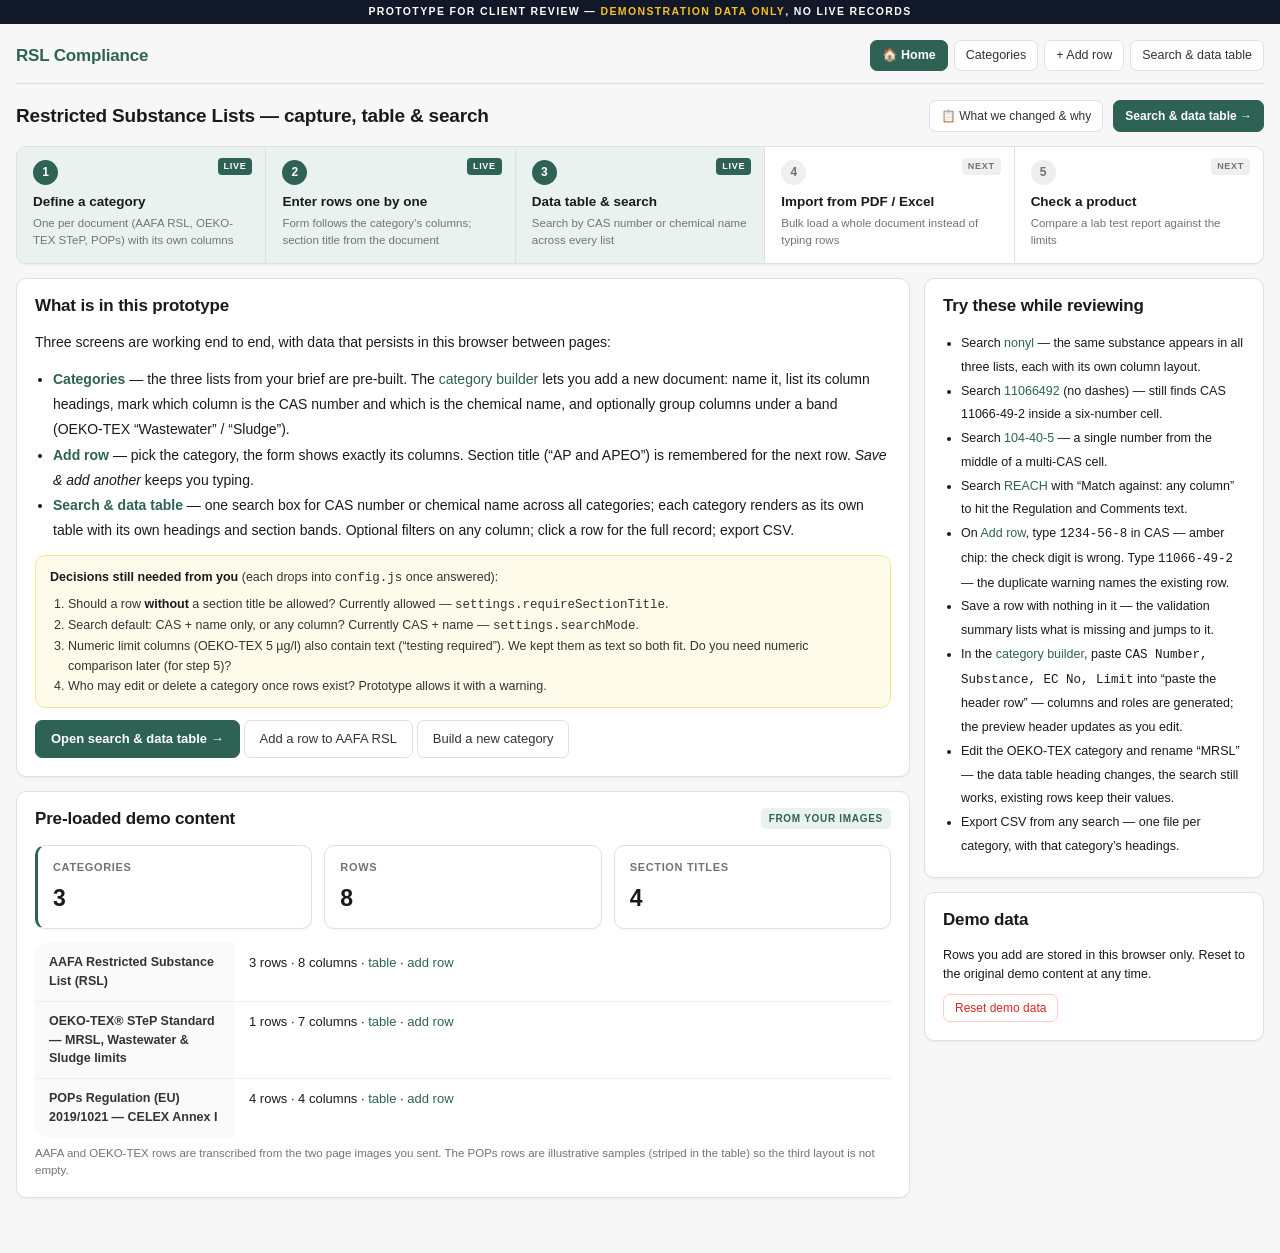
==== prototype/index.html @ adc6ca69 "Initial commit" ====
<!doctype html>
<html lang="en">
<head>
<meta charset="utf-8"><meta name="viewport" content="width=device-width, initial-scale=1">
<title>RSL / MRSL Compliance — Prototype</title>
<link rel="stylesheet" href="assets/css/theme.css">
<link rel="stylesheet" href="assets/css/print.css">
<link rel="stylesheet" href="assets/css/rsl.css">
</head>
<body>
<div class="proto-ribbon">Prototype for client review — <b>demonstration data only</b>, no live records</div>

<div class="page"><div class="wrap">
  <div class="pagebar">
    <h1>Restricted Substance Lists — capture, table &amp; search</h1>
    <span class="spacer"></span>
    <a class="btn sm" href="change-notes.html">&#128203; What we changed &amp; why</a>
    <a class="btn sm primary" href="data.html">Search &amp; data table &rarr;</a>
  </div>

  <div class="jsteps">
    <a class="jstep current" href="categories.html"><span class="tag">Live</span>
      <div class="n">1</div><div class="t">Define a category</div><div class="d">One per document (AAFA RSL, OEKO-TEX STeP, POPs) with its own columns</div></a>
    <a class="jstep current" href="entry.html"><span class="tag">Live</span>
      <div class="n">2</div><div class="t">Enter rows one by one</div><div class="d">Form follows the category’s columns; section title from the document</div></a>
    <a class="jstep current" href="data.html"><span class="tag">Live</span>
      <div class="n">3</div><div class="t">Data table &amp; search</div><div class="d">Search by CAS number or chemical name across every list</div></a>
    <a class="jstep"><span class="tag draft">Next</span>
      <div class="n">4</div><div class="t">Import from PDF / Excel</div><div class="d">Bulk load a whole document instead of typing rows</div></a>
    <a class="jstep"><span class="tag draft">Next</span>
      <div class="n">5</div><div class="t">Check a product</div><div class="d">Compare a lab test report against the limits</div></a>
  </div>

  <div class="split">
    <div>
      <section class="card">
        <div class="ch"><h2>What is in this prototype</h2></div>
        <div class="cb">
          <p style="margin-top:0">Three screens are working end to end, with data that persists in this browser between pages:</p>
          <ul style="margin:0 0 12px;padding-left:18px;line-height:1.8">
            <li><a href="categories.html"><b>Categories</b></a> — the three lists from your brief are pre-built. The <a href="category-form.html">category builder</a> lets you add a new document: name it, list its column headings, mark which column is the CAS number and which is the chemical name, and optionally group columns under a band (OEKO-TEX “Wastewater” / “Sludge”).</li>
            <li><a href="entry.html?cat=aafa-rsl"><b>Add row</b></a> — pick the category, the form shows exactly its columns. Section title (“AP and APEO”) is remembered for the next row. <i>Save &amp; add another</i> keeps you typing.</li>
            <li><a href="data.html"><b>Search &amp; data table</b></a> — one search box for CAS number or chemical name across all categories; each category renders as its own table with its own headings and section bands. Optional filters on any column; click a row for the full record; export CSV.</li>
          </ul>
          <div class="callout warn"><b>Decisions still needed from you</b> (each drops into <code>config.js</code> once answered):
            <ol style="margin:6px 0 0;padding-left:18px">
              <li>Should a row <b>without</b> a section title be allowed? Currently allowed — <code>settings.requireSectionTitle</code>.</li>
              <li>Search default: CAS + name only, or any column? Currently CAS + name — <code>settings.searchMode</code>.</li>
              <li>Numeric limit columns (OEKO-TEX 5 µg/l) also contain text (“testing required”). We kept them as text so both fit. Do you need numeric comparison later (for step 5)?</li>
              <li>Who may edit or delete a category once rows exist? Prototype allows it with a warning.</li>
            </ol>
          </div>
          <a class="btn primary" href="data.html">Open search &amp; data table &rarr;</a>
          <a class="btn" href="entry.html?cat=aafa-rsl">Add a row to AAFA RSL</a>
          <a class="btn" href="category-form.html">Build a new category</a>
        </div>
      </section>

      <section class="card">
        <div class="ch"><h2>Pre-loaded demo content</h2><span class="tag src">From your images</span></div>
        <div class="cb">
          <div id="catKpis"></div>
          <div class="kv" id="demoKv" style="border:none"></div>
          <div class="hint" style="margin-top:8px">AAFA and OEKO-TEX rows are transcribed from the two page images you sent. The POPs rows are illustrative samples (striped in the table) so the third layout is not empty.</div>
        </div>
      </section>
    </div>

    <div>
      <section class="card">
        <div class="ch"><h2>Try these while reviewing</h2></div>
        <div class="cb"><ul style="margin:0;padding-left:18px;font-size:12.5px;line-height:1.9">
          <li>Search <a href="data.html?q=nonyl">nonyl</a> — the same substance appears in all three lists, each with its own column layout.</li>
          <li>Search <a href="data.html?q=11066492">11066492</a> (no dashes) — still finds CAS 11066-49-2 inside a six-number cell.</li>
          <li>Search <a href="data.html?q=104-40-5">104-40-5</a> — a single number from the middle of a multi-CAS cell.</li>
          <li>Search <a href="data.html?q=REACH">REACH</a> with “Match against: any column” to hit the Regulation and Comments text.</li>
          <li>On <a href="entry.html?cat=oekotex-step">Add row</a>, type <code>1234-56-8</code> in CAS — amber chip: the check digit is wrong. Type <code>11066-49-2</code> — the duplicate warning names the existing row.</li>
          <li>Save a row with nothing in it — the validation summary lists what is missing and jumps to it.</li>
          <li>In the <a href="category-form.html">category builder</a>, paste <code>CAS Number, Substance, EC No, Limit</code> into “paste the header row” — columns and roles are generated; the preview header updates as you edit.</li>
          <li>Edit the OEKO-TEX category and rename “MRSL” — the data table heading changes, the search still works, existing rows keep their values.</li>
          <li>Export CSV from any search — one file per category, with that category’s headings.</li>
        </ul></div>
      </section>
      <section class="card">
        <div class="ch"><h2>Demo data</h2></div>
        <div class="cb">
          <p style="margin:0 0 10px;font-size:12.5px">Rows you add are stored in this browser only. Reset to the original demo content at any time.</p>
          <button class="btn sm danger" type="button" id="btnReset">Reset demo data</button>
        </div>
      </section>
    </div>
  </div>
</div></div>

<script src="assets/js/config.js"></script>
<script src="assets/js/demo-data.js"></script>
<script src="assets/js/core.js"></script>
<script src="assets/js/rsl-common.js"></script>
<script>
  RSL.shell({ active: 'RSL' });
  (function () {
    const st = RSL.stats();
    UI.kpis('#catKpis', [
      { label: 'Categories', value: String(st.categories), accent: true },
      { label: 'Rows', value: String(st.entries) },
      { label: 'Section titles', value: String(st.sections) }
    ]);
    UI.kv('#demoKv', RSL.categories().map(c => [c.name, RSL.entries(c.id).length + ' rows · ' + c.columns.length + ' columns · <a href="data.html?cat=' + c.id + '">table</a> · <a href="entry.html?cat=' + c.id + '">add row</a>']));
    document.getElementById('btnReset').addEventListener('click', () => {
      if (confirm('Discard every row and category you added and restore the demo content?')) { RSL.reset(); location.reload(); }
    });
  })();
</script>
</body>
</html>
---- prototype/assets/css/theme.css ----
/* ==========================================================================
   PROTOTYPE KIT — Design System
   --------------------------------------------------------------------------
   Matched to the product shell: dark-green app bar, module icon rail,
   flat white cards on a single scrolling page. No framework, no build step.

   Sections:
     1. Tokens              :root custom properties  (brand = --primary-500)
     2. Shell               .proto-ribbon .side .appbar .page .wrap
     3. Cards               .card .pcard .callout .sub .kv
     4. Fields              .field .grid2/3/4 .pills .chipset .suffix-input
     5. Data grids          .grid-wrap table.dgrid .mcell .nt-btn
     6. Section toggle      .sec-toggle .sec-menu .sec-item
     7. Validation          .vsummary .err-msg .has-error
     8. Journey / episode   .jsteps .jstep .epi-timeline .estep
     9. Clinical extras     .precaution-banner .milestone .bodychart .sev
    10. ERP KIT (appended)  .ltable .filterbar .pager .tabs .kpi .empty-state
                            .drawer .stepper .voucher-foot

   Sections 1-8 and 10 are domain-neutral — use them for ANY module.
   Section 9 only matters for clinical forms; harmless if unused.
   Do not edit tokens per prototype. Change the theme once, here.
   ========================================================================== */

:root{
  /* Brand — lifted verbatim from the product style sheet.
     Change these four and the whole prototype re-skins. */
  --brand:#2d6254;      /* --primary-500 */
  --brand-dk:#1a3e36;   /* --primary-700 — app bar hover, print rules */
  --brand-lt:#eaf2ef;   /* --primary-50  — tinted chips, section numbers */
  --brand-mid:#4a9888;  /* --primary-400 — focus ring, outlined buttons */

  /* Surface / ink — product surface scale */
  --ink:#1a1a1a; --ink-2:#333333; --muted:#737373; --muted-2:#999999;
  --line:#e0e0e0; --line-2:#efefef; --bg:#f7f7f7; --card:#ffffff; --field-bg:#fafafa;

  /* Status colours — same semantics as PrimeNG severities */
  --blue:#2563eb; --blue-bg:#eff6ff; --blue-line:#bfdbfe;
  --purple:#7c3aed; --purple-bg:#f5f3ff; --purple-line:#ddd6fe;
  --red:#dc2626; --red-bg:#fef2f2; --red-line:#fecaca;
  --amber:#d97706; --amber-bg:#fffbeb; --amber-line:#fde68a;
  --green:#059669; --green-bg:#ecfdf5; --green-line:#a7f3d0;

  --radius:10px; --radius-sm:7px;
  --shadow:0 1px 2px rgba(16,24,40,.05);
  --shadow-md:0 4px 14px rgba(16,24,40,.09);
  --shadow-lg:0 16px 48px rgba(16,24,40,.18);
  /* The app ships MDFont; a prototype must not, so fall back to the same
     metrics the client sees on Windows. */
  --font:"Segoe UI",-apple-system,BlinkMacSystemFont,Roboto,Helvetica,Arial,sans-serif;
  --side-w:48px; --bar-h:52px;
}

*{box-sizing:border-box}
html,body{margin:0;padding:0}
body{font-family:var(--font);color:var(--ink);background:var(--bg);font-size:14px;line-height:1.5;-webkit-font-smoothing:antialiased}
a{color:var(--brand);text-decoration:none}
h1,h2,h3,h4,h5{margin:0;font-weight:600;letter-spacing:-.01em}

/* ---------- Prototype ribbon ------------------------------------------------ */
.proto-ribbon{
  position:fixed;top:0;left:0;right:0;z-index:80;
  background:#111827;color:#fff;font-size:10.5px;letter-spacing:.13em;text-transform:uppercase;
  text-align:center;padding:4px 10px;font-weight:600;
}
.proto-ribbon b{color:#fbbf24}

/* ---------- Module icon rail ------------------------------------------------- */
.side{
  position:fixed;top:22px;left:0;bottom:0;width:var(--side-w);background:var(--card);
  border-right:1px solid var(--line);z-index:70;display:flex;flex-direction:column;
  align-items:center;padding:8px 0;gap:2px;overflow-y:auto;overflow-x:hidden;
}
.side::-webkit-scrollbar{width:0}
.side a{
  width:38px;min-height:38px;border-radius:8px;display:flex;flex-direction:column;
  align-items:center;justify-content:center;gap:1px;color:var(--muted);flex:none;
  font-size:8.5px;font-weight:700;letter-spacing:.02em;text-align:center;padding:3px 0;
}
.side a .ico{font-size:15px;line-height:1}
.side a:hover{background:var(--line-2);color:var(--ink-2)}
.side a.on{background:var(--brand-lt);color:var(--brand)}
.side a.on .ico{filter:none}
.side .sep{width:24px;height:1px;background:var(--line);margin:5px 0;flex:none}

/* ---------- App bar ----------------------------------------------------------- */
.appbar{
  position:fixed;top:22px;left:var(--side-w);right:0;height:var(--bar-h);z-index:60;
  background:var(--brand);color:#fff;display:flex;align-items:center;gap:14px;padding:0 16px;
}
.appbar .brand{font-size:16px;font-weight:600;letter-spacing:.01em}
.appbar .spacer{flex:1}
.appbar .goto{
  background:rgba(255,255,255,.13);border:1px solid rgba(255,255,255,.16);border-radius:7px;
  padding:5px 9px;font-size:12.5px;color:#dbeae5;display:flex;align-items:center;gap:8px;cursor:pointer;
}
.appbar .goto kbd{background:rgba(255,255,255,.9);color:var(--brand-dk);border-radius:4px;padding:1px 5px;font-size:10.5px;font-family:inherit;font-weight:700}
.appbar .company{
  position:relative;border:1px solid rgba(255,255,255,.35);border-radius:7px;padding:7px 30px 7px 11px;
  font-size:13px;font-weight:600;min-width:190px;cursor:pointer;
}
.appbar .company:after{content:"⌄";position:absolute;right:11px;top:2px;font-size:15px;opacity:.85}
.appbar .company i{
  position:absolute;top:-8px;left:9px;background:var(--brand);padding:0 5px;
  font-size:10px;font-style:normal;font-weight:400;color:#c7ded6;
}
.appbar .usr{font-size:13.5px;font-weight:500}
.appbar .icobtn{font-size:16px;opacity:.9;cursor:pointer}
.appbar .lnk{color:#cfe6de;font-size:12.5px;border:1px solid rgba(255,255,255,.28);border-radius:7px;padding:5px 11px;font-weight:500}
.appbar .lnk:hover{background:rgba(255,255,255,.12);color:#fff}
.appbar .lnk.solid{background:#fff;color:var(--brand);border-color:#fff;font-weight:600}

/* ---------- Page shell --------------------------------------------------------- */
.page{margin:calc(22px + var(--bar-h)) 0 0 var(--side-w);padding:14px 16px 44px}
.wrap{max-width:1320px;margin:0 auto}

/* ---------- Card --------------------------------------------------------------- */
.card{
  background:var(--card);border:1px solid var(--line);border-radius:var(--radius);
  box-shadow:var(--shadow);margin-bottom:14px;overflow:hidden;
}
.card > .ch{
  display:flex;align-items:center;gap:11px;padding:14px 18px 0;
}
.card > .ch h2{font-size:17px;font-weight:600;color:var(--ink);display:flex;align-items:center;gap:9px}
.card > .ch .num{
  min-width:23px;height:23px;padding:0 5px;border-radius:6px;background:var(--brand-lt);color:var(--brand);
  display:grid;place-items:center;font-size:11px;font-weight:700;flex:none;
}
.card > .ch .tag{
  margin-left:auto;font-size:10px;font-weight:700;letter-spacing:.07em;text-transform:uppercase;
  border-radius:5px;padding:3px 8px;background:var(--line-2);color:var(--muted);white-space:nowrap;
}
.card > .ch .tag.draft{background:var(--purple-bg);color:var(--purple);border:1px solid var(--purple-line)}
.card > .ch .tag.src{background:var(--brand-lt);color:var(--brand)}
.card > .cb{padding:14px 18px 18px}
.card.hidden{display:none}

.sub{
  font-size:12px;font-weight:700;color:var(--muted);text-transform:uppercase;letter-spacing:.07em;
  margin:22px 0 11px;padding-bottom:7px;border-bottom:1px solid var(--line-2);
}
.sub:first-child{margin-top:0}

/* ---------- Patient header card --------------------------------------------------- */
.pcard{background:var(--card);border:1px solid var(--line);border-radius:var(--radius);box-shadow:var(--shadow);margin-bottom:14px;padding:14px 18px}
.prow1{display:flex;align-items:center;gap:9px;flex-wrap:wrap}
.pname{font-size:19px;font-weight:700;color:var(--ink)}
.badge{font-size:11px;font-weight:700;border-radius:5px;padding:3px 8px;white-space:nowrap}
.badge.mr{background:var(--blue);color:#fff}
.badge.trg{background:var(--green);color:#fff}
.pmeta{margin-left:auto;text-align:right;font-size:12px;color:var(--muted);line-height:1.65}
.pmeta b{color:var(--ink-2);font-weight:600}
.prow2{display:flex;align-items:center;gap:8px;flex-wrap:wrap;margin-top:10px}
.pchip{
  display:inline-flex;align-items:center;gap:6px;border:1px solid var(--line);border-radius:20px;
  padding:4px 12px;font-size:12.5px;color:var(--ink-2);background:var(--card);white-space:nowrap;
}
.pchip .ic{opacity:.7}
.prow3{display:flex;align-items:center;gap:8px;flex-wrap:wrap;margin-top:12px;padding-top:12px;border-top:1px solid var(--line-2)}
.prow3 .spacer{flex:1}

/* ---------- Precaution banner --------------------------------------------------- */
.precaution-banner{
  background:var(--red-bg);border:1px solid var(--red-line);border-left:4px solid var(--red);
  border-radius:var(--radius);padding:9px 14px;margin-bottom:14px;
  display:flex;align-items:center;gap:11px;flex-wrap:wrap;
}
.precaution-banner .pb-label{font-weight:700;color:var(--red);font-size:11.5px;letter-spacing:.06em;text-transform:uppercase;display:flex;align-items:center;gap:6px}
.precaution-banner .pb-items{display:flex;gap:7px;flex-wrap:wrap}
.pb-chip{background:#fff;border:1px solid var(--red-line);color:var(--red);border-radius:6px;padding:3px 10px;font-size:12px;font-weight:600}
.pb-chip small{font-weight:400;color:var(--ink-2);display:block;font-size:11px}
.precaution-banner.empty{display:none}
.precaution-banner.sticky{position:sticky;top:calc(22px + var(--bar-h) + 6px);z-index:30;box-shadow:var(--shadow-md)}

/* ---------- Page title bar ------------------------------------------------------- */
.pagebar{display:flex;align-items:center;gap:10px;flex-wrap:wrap;margin:2px 0 14px}
.pagebar h1{font-size:19px;font-weight:600}
.pagebar .spacer{flex:1}
@media(max-width:760px){.pagebar h1{width:100%}.pagebar .hint{display:none}}

/* jump highlight */
section.card.flash{box-shadow:0 0 0 2px var(--brand-mid),var(--shadow-md);transition:box-shadow .2s}

/* ---------- Toggle Sections dropdown ---------------------------------------------- */
.sec-toggle{position:relative}
.sec-toggle > .tbtn{
  border:1px solid var(--line);background:var(--card);border-radius:var(--radius-sm);
  padding:7px 30px 7px 13px;font-size:13px;font-family:inherit;color:var(--ink-2);cursor:pointer;position:relative;font-weight:500;
}
.sec-toggle > .tbtn:after{content:"⌄";position:absolute;right:11px;top:1px;font-size:15px;color:var(--muted)}
.sec-toggle > .tbtn:hover{border-color:var(--muted-2)}
.sec-menu{
  display:none;position:absolute;right:0;top:calc(100% + 5px);z-index:45;width:320px;max-height:64vh;overflow:auto;
  background:var(--card);border:1px solid var(--line);border-radius:var(--radius);box-shadow:var(--shadow-lg);padding:6px;
}
.sec-toggle.open .sec-menu{display:block}
.sec-menu .mhead{
  display:flex;align-items:center;gap:8px;padding:7px 9px 8px;font-size:10.5px;text-transform:uppercase;
  letter-spacing:.09em;color:var(--muted);font-weight:700;border-bottom:1px solid var(--line-2);margin-bottom:4px;
}
.sec-menu .mhead a{margin-left:auto;font-size:11px;letter-spacing:0;text-transform:none;font-weight:600;cursor:pointer}
.sec-item{display:flex;align-items:center;gap:9px;padding:6px 9px;border-radius:var(--radius-sm);font-size:13px;color:var(--ink-2)}
.sec-item:hover{background:var(--line-2)}
.sec-item input{accent-color:var(--brand);width:15px;height:15px;flex:none;cursor:pointer}
.sec-item .jump{flex:1;cursor:pointer;display:flex;align-items:center;gap:9px;min-width:0}
.sec-item .n{
  width:21px;height:21px;border-radius:5px;background:var(--line-2);color:var(--muted);
  display:grid;place-items:center;font-size:10.5px;font-weight:700;flex:none;
}
.sec-item .t{flex:1;white-space:nowrap;overflow:hidden;text-overflow:ellipsis}
.sec-item.state-partial .n{background:var(--amber-bg);color:var(--amber)}
.sec-item.state-complete .n{background:var(--green-bg);color:var(--green)}
.sec-item.state-error .n{background:var(--red);color:#fff}
.sec-item.is-off .t{color:var(--muted-2)}
.sec-item.is-draft .t:after{
  content:"DRAFT";font-size:8.5px;background:var(--purple-bg);color:var(--purple);border:1px solid var(--purple-line);
  border-radius:4px;padding:1px 4px;margin-left:6px;font-weight:700;letter-spacing:.05em;vertical-align:1px;
}

/* ---------- Form fields ------------------------------------------------------------ */
.grid2{display:grid;grid-template-columns:repeat(2,minmax(0,1fr));gap:14px 18px}
.grid3{display:grid;grid-template-columns:repeat(3,minmax(0,1fr));gap:14px 18px}
.grid4{display:grid;grid-template-columns:repeat(4,minmax(0,1fr));gap:14px 18px}
@media(max-width:1080px){.grid3,.grid4{grid-template-columns:repeat(2,minmax(0,1fr))}}
@media(max-width:660px){.grid2,.grid3,.grid4{grid-template-columns:1fr}}
.span2{grid-column:span 2}
@media(max-width:660px){.span2{grid-column:span 1}}

.field{display:flex;flex-direction:column;gap:5px;min-width:0}
.field > label,.lbl{font-size:12.5px;font-weight:600;color:var(--ink-2);display:flex;align-items:center;gap:6px}
.req:after{content:"*";color:var(--red);font-weight:700;margin-left:2px}
.hint{font-size:11.5px;color:var(--muted);font-weight:400}
input[type=text],input[type=number],input[type=date],input[type=time],select,textarea{
  font-family:inherit;font-size:13.5px;color:var(--ink);background:var(--card);
  border:1px solid var(--line);border-radius:var(--radius-sm);padding:8px 11px;width:100%;
  transition:border-color .12s,box-shadow .12s;
}
textarea{resize:vertical;min-height:70px;line-height:1.5}
input:focus,select:focus,textarea:focus{outline:none;border-color:var(--brand-mid);box-shadow:0 0 0 3px rgba(28,122,94,.13)}
input:read-only,textarea:read-only{background:var(--field-bg);color:var(--ink-2)}
input.invalid,select.invalid,textarea.invalid{border-color:var(--red);background:var(--red-bg)}
.err-msg{font-size:11.5px;color:var(--red);font-weight:600;display:none}
.field.has-error .err-msg{display:block}

.suffix-input{position:relative;display:flex;align-items:center}
.suffix-input input{padding-right:48px}
.suffix-input .sfx{
  position:absolute;right:1px;top:1px;bottom:1px;display:grid;place-items:center;padding:0 10px;
  font-size:12px;font-weight:600;color:var(--muted);background:var(--field-bg);
  border-left:1px solid var(--line);border-radius:0 6px 6px 0;pointer-events:none;min-width:36px;
}

/* option pills */
.pills{display:flex;flex-wrap:wrap;gap:7px}
.pill{
  display:inline-flex;align-items:center;gap:6px;cursor:pointer;user-select:none;
  border:1px solid var(--line);background:var(--card);border-radius:var(--radius-sm);padding:6px 13px;
  font-size:12.5px;color:var(--ink-2);transition:all .12s;
}
.pill:hover{border-color:var(--muted-2);background:var(--field-bg)}
.pill input{display:none}
.pill.on{background:var(--blue);border-color:var(--blue);color:#fff;font-weight:600}
.pill.on.exclusive{background:var(--green);border-color:var(--green)}
.pill.on.danger{background:var(--red);border-color:var(--red)}
.pill .tick{opacity:0;font-size:11px}
.pill.on .tick{opacity:1}
.pills.invalid{outline:2px solid var(--red-line);outline-offset:4px;border-radius:8px}

.radios{display:flex;flex-wrap:wrap;gap:8px}
.radios label{
  display:flex;align-items:center;gap:8px;font-size:12.5px;cursor:pointer;
  border:1px solid var(--line);border-radius:var(--radius-sm);padding:6px 13px;background:var(--card);
}
.radios label:hover{border-color:var(--muted-2)}
.radios input{accent-color:var(--blue);width:14px;height:14px}

/* data chips */
.chipset{display:flex;flex-wrap:wrap;gap:7px;align-items:center}
.dchip{display:inline-flex;align-items:center;gap:7px;border-radius:var(--radius-sm);padding:5px 8px 5px 11px;font-size:12.5px;font-weight:500;border:1px solid var(--line);background:var(--card)}
.dchip .x{cursor:pointer;color:var(--muted-2);font-weight:700;padding:0 3px;border-radius:3px}
.dchip .x:hover{background:var(--red-bg);color:var(--red)}
.dchip.sev-high{background:var(--red-bg);border-color:var(--red-line);color:var(--red);font-weight:600}
.dchip.sev-med{background:var(--amber-bg);border-color:var(--amber-line);color:var(--amber);font-weight:600}
.dchip.sev-low{background:var(--blue-bg);border-color:var(--blue-line);color:var(--blue)}

/* ---------- Buttons ------------------------------------------------------------------ */
.btn{
  font-family:inherit;font-size:13px;font-weight:500;border-radius:var(--radius-sm);padding:8px 15px;
  border:1px solid var(--line);background:var(--card);color:var(--ink-2);cursor:pointer;
  display:inline-flex;align-items:center;gap:7px;transition:all .12s;white-space:nowrap;
}
.btn:hover{border-color:var(--muted-2);background:var(--field-bg)}
.btn.primary{background:var(--brand);border-color:var(--brand);color:#fff;font-weight:600}
.btn.primary:hover{background:var(--brand-dk);border-color:var(--brand-dk);color:#fff}
.btn.blue{background:var(--blue);border-color:var(--blue);color:#fff;font-weight:600}
.btn.blue:hover{background:#1d4ed8;border-color:#1d4ed8;color:#fff}
.btn.purple{background:var(--purple);border-color:var(--purple);color:#fff;font-weight:600}
.btn.purple:hover{background:#6d28d9;border-color:#6d28d9;color:#fff}
.btn.save{background:var(--brand-mid);border-color:var(--brand-mid);color:#fff;font-weight:600}
.btn.sm{font-size:12px;padding:6px 11px}
.btn.danger{color:var(--red);border-color:var(--red-line)}
.btn.danger:hover{background:var(--red-bg);border-color:var(--red);color:var(--red)}
.btn:disabled{opacity:.45;cursor:not-allowed}

/* ---------- Toggle buttons (change notes / comparison) --------------------------- */
.btn.tgl{border-style:dashed}
.btn.tgl .cnt{
  background:var(--line-2);color:var(--muted);border-radius:20px;padding:0 7px;
  font-size:10.5px;font-weight:700;line-height:17px;
}
.btn.tgl.on{background:var(--purple);border-color:var(--purple);color:#fff;border-style:solid;font-weight:600}
.btn.tgl.on:hover{background:#6d28d9;border-color:#6d28d9;color:#fff}
.btn.tgl.on .cnt{background:rgba(255,255,255,.25);color:#fff}
#btnCompare.on{background:var(--blue);border-color:var(--blue);color:#fff}
#btnCompare.on:hover{background:#1d4ed8;border-color:#1d4ed8}

/* ---------- Change notes ----------------------------------------------------------- */
.change-note{border:1px solid var(--purple-line);background:var(--purple-bg);border-radius:var(--radius);margin:14px 0;overflow:hidden}
.change-note > summary{cursor:pointer;padding:9px 14px;font-size:12.5px;font-weight:600;color:var(--purple);display:flex;align-items:center;gap:9px;list-style:none}
.change-note > summary::-webkit-details-marker{display:none}
.change-note > summary:before{content:"CHANGE";font-size:9px;letter-spacing:.09em;background:var(--purple);color:#fff;border-radius:4px;padding:2px 6px;font-weight:700}
.change-note > summary:after{content:"›";margin-left:auto;font-size:17px;transition:transform .15s}
.change-note[open] > summary:after{transform:rotate(90deg)}
.change-note .cn-body{padding:0 14px 13px;font-size:12.5px;color:var(--ink-2);line-height:1.65}
.change-note .cn-body p{margin:6px 0}
.change-note .cn-body .cn-k{font-weight:700;color:var(--purple);text-transform:uppercase;font-size:10px;letter-spacing:.08em}
body.hide-notes .change-note{display:none}

.callout{border:1px solid var(--blue-line);background:var(--blue-bg);border-radius:var(--radius);padding:11px 14px;font-size:12.5px;color:var(--ink-2);margin:12px 0;line-height:1.6}
.callout.draft{border-color:var(--purple-line);background:var(--purple-bg)}
.callout.warn{border-color:var(--amber-line);background:var(--amber-bg)}
.callout b{color:var(--ink)}

/* ---------- Inherited field --------------------------------------------------------- */
.inherited{background:var(--field-bg);border:1px solid var(--line);border-left:3px solid var(--brand-mid);border-radius:var(--radius-sm);padding:11px 13px}
.inherited .src{display:flex;align-items:center;gap:7px;font-size:10.5px;text-transform:uppercase;letter-spacing:.07em;font-weight:700;color:var(--brand);margin-bottom:5px}
.inherited .src .dot{width:6px;height:6px;border-radius:50%;background:var(--brand-mid);flex:none}
.inherited .val{font-size:14px;font-weight:600;color:var(--ink)}
.inherited .val.multi{font-weight:400;font-size:13px;line-height:1.6}
.inherited .amend{margin-left:auto;font-size:11px;color:var(--blue);cursor:pointer;font-weight:600;white-space:nowrap}
.inherited .amend:hover{text-decoration:underline}

/* ---------- Reference tables --------------------------------------------------------- */
details.ref{border:1px solid var(--line);border-radius:var(--radius);margin-bottom:14px;background:var(--card)}
details.ref > summary{cursor:pointer;padding:9px 14px;font-size:12.5px;font-weight:600;color:var(--ink-2);background:var(--field-bg);border-radius:var(--radius);list-style:none;display:flex;gap:8px;align-items:center}
details.ref[open] > summary{border-radius:var(--radius) var(--radius) 0 0;border-bottom:1px solid var(--line)}
details.ref > summary::-webkit-details-marker{display:none}
details.ref > summary:after{content:"›";margin-left:auto;font-size:17px;transition:transform .15s}
details.ref[open] > summary:after{transform:rotate(90deg)}
table.ref-tbl{width:100%;border-collapse:collapse;font-size:12.5px}
table.ref-tbl th{background:var(--field-bg);color:var(--ink-2);text-align:left;padding:8px 13px;font-weight:700;border-bottom:1px solid var(--line)}
table.ref-tbl th:first-child{width:80px;text-align:center}
table.ref-tbl td{padding:7px 13px;border-top:1px solid var(--line-2);color:var(--ink-2)}
table.ref-tbl td:first-child{text-align:center;font-weight:700;color:var(--ink)}

/* ---------- Catalogue picker + dynamic grid ------------------------------------------- */
.picker-bar{display:flex;align-items:center;gap:10px;flex-wrap:wrap;background:var(--field-bg);border:1px solid var(--line);border-radius:var(--radius);padding:11px 13px;margin-bottom:12px}
.picker-bar .pb-title{font-size:12.5px;font-weight:600;color:var(--ink-2)}
.picker-bar .count{background:var(--brand);color:#fff;border-radius:20px;padding:2px 10px;font-size:11.5px;font-weight:700}
.picker-bar .presets{display:flex;gap:6px;flex-wrap:wrap;margin-left:auto;align-items:center}
.preset-btn{font-size:11.5px;border:1px solid var(--line);color:var(--ink-2);background:var(--card);border-radius:20px;padding:4px 12px;cursor:pointer;font-weight:500;font-family:inherit}
.preset-btn:hover{background:var(--brand);color:#fff;border-color:var(--brand)}

.grid-legend{display:flex;flex-wrap:wrap;gap:6px 20px;align-items:center;font-size:11.5px;color:var(--muted);margin:-4px 0 12px;padding:8px 12px;background:var(--field-bg);border:1px solid var(--line-2);border-radius:var(--radius)}
.grid-legend > span{display:inline-flex;align-items:center;gap:6px}
.grid-legend b{color:var(--ink-2)}
.grid-legend .lg-nt{background:var(--amber);color:#fff;border-radius:4px;padding:1px 6px;font-size:9.5px;font-weight:700}
.grid-legend .lg-icon{border:1px solid var(--line);border-radius:4px;padding:0 5px;background:var(--card);color:var(--ink-2);font-size:11px}

.grid-wrap{border:1px solid var(--line);border-radius:var(--radius);overflow:auto;max-width:100%;background:var(--card)}
table.dgrid{width:100%;border-collapse:separate;border-spacing:0;font-size:12.5px;min-width:760px}
table.dgrid thead th{background:var(--field-bg);color:var(--ink-2);font-weight:700;text-align:left;padding:9px 10px;position:sticky;top:0;z-index:2;white-space:nowrap;font-size:11.5px;border-bottom:1px solid var(--line)}
table.dgrid thead th.grp{text-align:center;font-size:10.5px;letter-spacing:.08em;color:var(--muted);border-bottom:1px solid var(--line-2)}
table.dgrid td{padding:5px 8px;border-bottom:1px solid var(--line-2);vertical-align:middle}
table.dgrid tbody tr:hover td{background:#fbfcfd}
table.dgrid td.rowname,table.dgrid th.rowname{position:sticky;left:0;background:var(--card);z-index:1;font-weight:600;color:var(--ink);border-right:1px solid var(--line);min-width:184px}
table.dgrid thead th.rowname{background:var(--field-bg);z-index:3}
table.dgrid tbody tr:hover td.rowname{background:#fbfcfd}
table.dgrid td.rowname small{display:block;font-weight:400;color:var(--muted);font-size:10.5px}
table.dgrid td.rowname small.overdue{color:var(--amber);font-weight:600}
.region-row td{background:var(--field-bg)!important;font-size:10.5px;font-weight:700;color:var(--muted);text-transform:uppercase;letter-spacing:.09em;padding:5px 10px!important}
.grid-empty{padding:34px 20px;text-align:center;color:var(--muted);font-size:13px;border:1px dashed var(--line);border-radius:var(--radius);background:var(--field-bg)}
.grid-empty b{display:block;color:var(--ink-2);font-size:14px;margin-bottom:5px}

.mcell{display:flex;align-items:center;gap:4px}
.mcell .suffix-input{flex:1;min-width:74px}
.mcell .suffix-input input{padding:5px 30px 5px 8px;font-size:13px;text-align:center}
.mcell .suffix-input .sfx{min-width:24px;padding:0 5px;font-size:10.5px}
.mcell select.grade{padding:5px 6px;font-size:13px;text-align:center}
.nt-btn{flex:none;width:25px;height:25px;border-radius:5px;border:1px solid var(--line);background:var(--card);color:var(--muted);font-size:9.5px;font-weight:700;cursor:pointer;font-family:inherit}
.nt-btn:hover{border-color:var(--amber);color:var(--amber);background:var(--amber-bg)}
.mcell.nt .nt-btn{background:var(--amber);border-color:var(--amber);color:#fff}
.mcell.nt .suffix-input,.mcell.nt select.grade{display:none}
.nt-reason{display:none;flex:1;font-size:11.5px;padding:5px 6px;border-color:var(--amber-line);background:var(--amber-bg);color:var(--amber);font-weight:600}
.mcell.nt .nt-reason{display:block}
.nt-reason.needs-reason{border-color:var(--red);background:var(--red-bg);color:var(--red);animation:nudge .35s ease}
@keyframes nudge{0%,100%{transform:translateX(0)}25%{transform:translateX(-3px)}75%{transform:translateX(3px)}}
.mcell .prev{font-size:10px;color:var(--muted);white-space:nowrap}
.mcell input.out-of-range{border-color:var(--amber);background:var(--amber-bg)}

.row-tools{display:flex;gap:3px}
.icon-btn{width:25px;height:25px;border-radius:5px;border:1px solid transparent;background:transparent;color:var(--muted);cursor:pointer;font-size:13px;line-height:1;font-family:inherit}
.icon-btn:hover{background:var(--line-2);color:var(--ink)}
.icon-btn.del:hover{background:var(--red-bg);color:var(--red)}

/* ---------- Modal --------------------------------------------------------------------- */
.modal-back{position:fixed;inset:0;background:rgba(17,24,39,.5);z-index:100;display:none;align-items:center;justify-content:center;padding:20px}
.modal-back.open{display:flex}
.modal{background:var(--card);border-radius:var(--radius);box-shadow:var(--shadow-lg);width:100%;max-width:760px;max-height:88vh;display:flex;flex-direction:column;overflow:hidden}
.modal header{padding:15px 18px;border-bottom:1px solid var(--line);display:flex;align-items:center;gap:12px}
.modal header h3{font-size:15.5px}
.modal header .close{margin-left:auto;font-size:21px;cursor:pointer;color:var(--muted);line-height:1}
.modal .mbody{padding:14px 18px;overflow:auto;flex:1}
.modal footer{padding:12px 18px;border-top:1px solid var(--line);display:flex;gap:9px;align-items:center;background:var(--field-bg)}
.modal footer .spacer{flex:1}
.search-box{position:relative;margin-bottom:12px}
.search-box input{padding-left:33px}
.search-box:before{content:"⌕";position:absolute;left:12px;top:6px;font-size:16px;color:var(--muted)}
.cat-group{margin-bottom:14px}
.cat-group h5{font-size:10.5px;text-transform:uppercase;letter-spacing:.09em;color:var(--muted);margin:0 0 7px;display:flex;align-items:center;gap:9px;font-weight:700}
.cat-group h5 .all{font-size:10.5px;color:var(--blue);cursor:pointer;letter-spacing:0;text-transform:none;font-weight:600}
.cat-list{display:grid;grid-template-columns:repeat(auto-fill,minmax(218px,1fr));gap:5px}
.cat-item{display:flex;align-items:center;gap:8px;padding:7px 10px;border:1px solid var(--line);border-radius:var(--radius-sm);font-size:12.5px;cursor:pointer;background:var(--card)}
.cat-item:hover{border-color:var(--muted-2);background:var(--field-bg)}
.cat-item input{accent-color:var(--brand);width:15px;height:15px}
.cat-item.sel{background:var(--brand-lt);border-color:var(--brand-mid);font-weight:600}
.cat-item .norm{margin-left:auto;font-size:10.5px;color:var(--muted);font-weight:400}

/* ---------- ADL scoring tiles ------------------------------------------------- */
.score-row{display:grid;grid-template-columns:repeat(auto-fit,minmax(180px,1fr));gap:10px;margin-bottom:12px}
.score-tile{
  border:1px solid var(--line);border-radius:var(--radius);padding:11px 14px;background:var(--field-bg);
  display:flex;flex-direction:column;gap:5px;
}
.score-tile .lab{font-size:11px;text-transform:uppercase;letter-spacing:.08em;color:var(--muted);font-weight:700}
.score-tile .val{font-size:24px;font-weight:700;color:var(--ink);line-height:1.1}
.score-tile .val small{font-size:13px;font-weight:500;color:var(--muted)}
.score-tile.total{background:var(--brand-lt);border-color:var(--brand-mid)}
.score-tile.total .val{color:var(--brand)}
td.hint.adl-low{color:var(--red);font-weight:600}

/* ---------- Milestone field ------------------------------------------------------------- */
.milestone{display:flex;flex-direction:column;gap:5px}
.ms-row{display:flex;gap:7px;align-items:center}
.ms-row .suffix-input{flex:1}
.ms-flag{font-size:10.5px;font-weight:700;border-radius:5px;padding:3px 8px;white-space:nowrap;border:1px solid transparent;display:none}
.ms-flag.show{display:inline-block}
.ms-flag.ok{background:var(--green-bg);color:var(--green);border-color:var(--green-line)}
.ms-flag.mild{background:var(--amber-bg);color:var(--amber);border-color:var(--amber-line)}
.ms-flag.delay{background:var(--red-bg);color:var(--red);border-color:var(--red-line)}
.ms-na{display:flex;align-items:center;gap:6px;font-size:11.5px;color:var(--muted);cursor:pointer}
.ms-na input{accent-color:var(--red)}
.milestone.na .suffix-input{opacity:.4;pointer-events:none}

/* ---------- Repeater rows ----------------------------------------------------------------- */
.rep-row{display:grid;gap:9px;align-items:end;padding:11px;border:1px solid var(--line);border-radius:var(--radius-sm);margin-bottom:8px;background:var(--field-bg)}
.rep-row .rm{justify-self:end}

/* ---------- Sticky footer ------------------------------------------------------------------ */
.actionbar{position:fixed;bottom:0;left:var(--side-w);right:0;background:var(--card);border-top:1px solid var(--line);box-shadow:0 -2px 12px rgba(16,24,40,.07);padding:9px 18px;display:flex;align-items:center;gap:12px;z-index:50}
.actionbar .spacer{flex:1}
.save-state{font-size:11.5px;color:var(--muted);display:flex;align-items:center;gap:6px}
.save-state .dot{width:7px;height:7px;border-radius:50%;background:var(--green)}
.progress-mini{display:flex;align-items:center;gap:9px;font-size:11.5px;color:var(--muted)}
.progress-mini .bar{width:120px;height:6px;border-radius:4px;background:var(--line-2);overflow:hidden}
.progress-mini .bar i{display:block;height:100%;background:var(--brand-mid);width:0;transition:width .25s}

/* ---------- Validation summary ---------------------------------------------------------------- */
.vsummary{border:1px solid var(--red-line);background:var(--red-bg);border-radius:var(--radius);padding:14px 16px;margin-bottom:14px;display:none}
.vsummary.show{display:block}
.vsummary h4{color:var(--red);font-size:14px;margin-bottom:8px}
.vsummary ul{margin:0;padding-left:18px;columns:2;column-gap:26px}
@media(max-width:820px){.vsummary ul{columns:1}}
.vsummary li{font-size:12.5px;margin:3px 0;break-inside:avoid}
.vsummary a{color:var(--red);cursor:pointer;text-decoration:underline}

/* ---------- Placeholder cards -------------------------------------------------------------------- */
.ph-grid{display:grid;grid-template-columns:repeat(auto-fill,minmax(244px,1fr));gap:12px}
.ph-card{border:1px dashed var(--line);border-radius:var(--radius);padding:14px;background:var(--field-bg)}
.ph-card h5{font-size:13px;color:var(--ink-2);margin-bottom:5px;display:flex;align-items:center;gap:8px;font-weight:600}
.ph-card h5 .n{width:21px;height:21px;border-radius:5px;background:var(--line);color:var(--muted);display:grid;place-items:center;font-size:10.5px;font-weight:700;flex:none}
.ph-card p{margin:0;font-size:12px;color:var(--muted);line-height:1.5}

/* ---------- Journey pages -------------------------------------------------------------------------- */
.jsteps{display:flex;gap:0;margin-bottom:14px;flex-wrap:wrap;background:var(--card);border:1px solid var(--line);border-radius:var(--radius);overflow:hidden;box-shadow:var(--shadow)}
.jstep{flex:1;min-width:168px;padding:13px 16px;position:relative;color:inherit;display:block;border-right:1px solid var(--line)}
.jstep:last-child{border-right:none}
.jstep:hover{background:var(--field-bg)}
.jstep .n{width:25px;height:25px;border-radius:50%;background:var(--line-2);color:var(--muted);display:grid;place-items:center;font-weight:700;font-size:12px;margin-bottom:7px}
.jstep .t{font-weight:600;font-size:13.5px;color:var(--ink)}
.jstep .d{font-size:11.5px;color:var(--muted);margin-top:3px}
.jstep .tag{position:absolute;top:11px;right:13px;font-size:9px;letter-spacing:.08em;font-weight:700;text-transform:uppercase;border-radius:4px;padding:2px 6px;background:var(--line-2);color:var(--muted)}
.jstep.current{background:var(--brand-lt)}
.jstep.current .n{background:var(--brand);color:#fff}
.jstep.current .tag{background:var(--brand);color:#fff}
.jstep.done .n{background:var(--green);color:#fff}
.jstep.done .tag{background:var(--green-bg);color:var(--green)}

.kv{display:grid;grid-template-columns:200px 1fr;border:1px solid var(--line);border-radius:var(--radius);overflow:hidden}
.kv > div{padding:10px 14px;border-bottom:1px solid var(--line-2);font-size:13px}
.kv > div:nth-child(odd){background:var(--field-bg);font-weight:600;color:var(--ink-2);font-size:12.5px}
.kv > div:nth-last-child(-n+2){border-bottom:none}
@media(max-width:640px){.kv{grid-template-columns:1fr}.kv>div:nth-child(odd){border-bottom:none}}
.flows-to{background:var(--brand-lt);border:1px solid var(--brand-mid);border-radius:5px;padding:2px 8px;font-size:11px;color:var(--brand);font-weight:600;display:inline-block;margin-top:5px}

.toolbar-toggle{display:flex;align-items:center;gap:7px;font-size:12.5px;color:var(--ink-2);cursor:pointer;user-select:none;border:1px solid var(--line);background:var(--card);border-radius:var(--radius-sm);padding:7px 12px}
.toolbar-toggle input{accent-color:var(--brand);width:15px;height:15px}

/* ==========================================================================
   Cardiac Rehabilitation module
   ========================================================================== */
/* Episode timeline — the spine of the programme */
.epi-timeline{display:flex;border:1px solid var(--line);border-radius:var(--radius);background:var(--card);overflow-x:auto;margin-bottom:16px}
.estep{flex:1;min-width:118px;position:relative;text-align:center;padding:14px 8px 12px;cursor:pointer}
.estep::before{content:'';position:absolute;top:21px;left:0;right:0;height:2px;background:var(--line)}
.estep:first-child::before{left:50%}
.estep:last-child::before{right:50%}
.estep .edot{position:relative;z-index:1;display:inline-flex;align-items:center;justify-content:center;width:16px;height:16px;border-radius:50%;background:var(--card);border:2px solid var(--line);margin-bottom:6px;font-size:9px;color:#fff}
.estep.done .edot{background:var(--green);border-color:var(--green)}
.estep.done .edot::after{content:'✓'}
.estep.current .edot{background:var(--brand);border-color:var(--brand);box-shadow:0 0 0 4px var(--brand-lt)}
.estep .et{font-size:11.5px;font-weight:700;color:var(--ink)}
.estep.pending .et{color:var(--muted);font-weight:600}
.estep .ed{font-size:10px;color:var(--muted);margin-top:2px;line-height:1.35}
.estep.done .ed{color:var(--green)}
.estep.current .ed{color:var(--brand);font-weight:600}
.estep:hover{background:#fbfcfd}

/* Tri-state answer (Yes / No / Not assessed) */
.tri-seg{display:inline-flex;border:1px solid var(--line);border-radius:6px;overflow:hidden}
.tri-seg button{border:none;background:var(--card);padding:5px 12px;font-size:11.5px;font-weight:600;color:var(--muted);cursor:pointer;border-right:1px solid var(--line-2)}
.tri-seg button:last-child{border-right:none}
.tri-seg button.on-yes{background:var(--red-bg);color:var(--red)}
.tri-seg button.on-no{background:var(--green-bg);color:var(--green)}
.tri-seg button.on-na{background:var(--amber-bg);color:var(--amber)}
table.dgrid td .tri-seg{white-space:nowrap}

/* Session cards */
.sess-card{border:1px solid var(--line);border-radius:var(--radius);background:var(--card);padding:12px 14px;margin-bottom:10px}
.sess-card .sh{display:flex;align-items:center;gap:10px;flex-wrap:wrap;margin-bottom:8px}
.sess-card .sh b{font-size:13px}
.sess-card .sh .hint{margin-left:auto}
.sess-vitals{display:flex;gap:8px;flex-wrap:wrap;font-size:11.5px}
.sess-vitals span{background:var(--field-bg);border:1px solid var(--line-2);border-radius:5px;padding:3px 8px;color:var(--ink-2)}
.sess-vitals b{color:var(--ink)}
.sess-ex{margin:8px 0 4px;font-size:12px;color:var(--ink-2)}
.sess-ex .eq{display:inline-block;background:var(--brand-lt);border:1px solid var(--brand-mid);color:var(--brand);border-radius:5px;padding:2px 8px;margin:2px 4px 2px 0;font-size:11px;font-weight:600}
.entry-box{border:1px dashed var(--brand-mid);border-radius:var(--radius);background:#fbfdff;padding:14px;margin-top:12px}

/* Gym / Wellness member status banner — neutral, red only when blocked */
.member-banner{background:var(--card);border-color:var(--line);border-left-color:var(--brand)}
.member-banner .pb-label{color:var(--brand)}
.member-banner.blocked{background:var(--red-bg);border-color:var(--red-line);border-left-color:var(--red)}
.member-banner.blocked .pb-label{color:var(--red)}

/* Section-wise print button, prev/next navigation, signed-record lock */
.secprint{margin-left:6px;font-size:13px}
.secnav{position:fixed;right:16px;bottom:64px;z-index:45;display:flex;flex-direction:column;gap:6px}
.secnav .btn{width:34px;height:34px;padding:0;display:grid;place-items:center;font-size:12px;box-shadow:var(--shadow-md)}
.lock-banner{
  position:sticky;top:calc(22px + var(--bar-h) + 6px);z-index:36;display:flex;gap:10px;align-items:center;flex-wrap:wrap;
  background:var(--green-bg);border:1px solid var(--green-line);border-left:4px solid var(--green);
  border-radius:var(--radius);padding:10px 14px;margin-bottom:14px;font-size:13px;box-shadow:var(--shadow-md);
}
.lock-banner .spacer{flex:1}
.form-locked section.card .btn:not([data-lock-exempt]),
.form-locked section.card .icon-btn:not([data-lock-exempt]),
.form-locked section.card .tri-seg button,
.form-locked section.card .pill,
.form-locked section.card .preset-btn,
.form-locked section.card .amend,
.form-locked .entry-box{pointer-events:none;opacity:.55}

/* Follow-up remarks / addenda log — stays writable on a signed record */
.remark{border:1px solid var(--line);border-left:3px solid var(--brand);border-radius:var(--radius-sm);background:var(--card);padding:9px 12px;margin-bottom:8px;font-size:13px}
.remark .rhead{display:flex;gap:10px;align-items:center;flex-wrap:wrap;margin-bottom:4px}
.form-locked .remarks-log{position:relative}
.form-locked .remarks-log::before{content:'Open for remarks while signed';position:absolute;top:-9px;right:8px;background:var(--green-bg);color:var(--green);border:1px solid var(--green-line);border-radius:5px;padding:1px 8px;font-size:9.5px;font-weight:700;letter-spacing:.05em;text-transform:uppercase}

/* ---------- Section group band (e.g. "5 Review" over three cards) ---------- */
.group-band{
  display:flex;align-items:flex-start;gap:12px;margin:22px 0 12px;padding:12px 16px;
  background:var(--brand-lt);border:1px solid var(--line);border-left:4px solid var(--brand);
  border-radius:var(--radius);
}
.group-band .gn{
  background:var(--brand);color:#fff;border-radius:6px;padding:3px 9px;
  font-size:12px;font-weight:800;flex:none;margin-top:1px;
}
.group-band h3{font-size:15px;font-weight:700;margin:0 0 3px;color:var(--brand)}
.group-band .gd{font-size:12.5px;color:var(--ink-2);line-height:1.55}

/* ---------- Two-column goal lists (caregiver / patient) -------------------- */
.goal-cols{display:grid;grid-template-columns:1fr 1fr;gap:16px;align-items:start}
.goal-cols > div{
  border:1px solid var(--line);border-radius:var(--radius-sm);
  padding:12px 13px;background:var(--field-bg);
}
.goal-cols .rep-row{grid-template-columns:2.4fr 1fr auto!important}
@media(max-width:820px){.goal-cols{grid-template-columns:1fr}}

/* ---------- Milestone groups ---------------------------------------------- */
.ms-group{margin-bottom:6px}
.ms-group > .ms-gh{
  font-size:11px;font-weight:800;letter-spacing:.08em;text-transform:uppercase;
  color:var(--brand);margin:14px 0 9px;display:flex;align-items:center;gap:8px;
}
.ms-group > .ms-gh:after{content:"";flex:1;height:1px;background:var(--line)}
.ms-group .grid4{margin-bottom:0}

/* ---------- "Awaiting your list" placeholder row --------------------------- */
.awaiting{
  border:1px dashed var(--purple-line);background:var(--purple-bg);color:var(--purple);
  border-radius:var(--radius-sm);padding:10px 13px;font-size:12.5px;line-height:1.55;
}

/* ---------- Body chart (paeds physio 15.1) ---------------------------------
   Geometry supplied by the client; recoloured to the prototype palette.
   Severity keeps three distinct steps because three levels need three. */
.bodychart{display:flex;gap:16px;flex-wrap:wrap;justify-content:center;
  border:1px solid var(--line);border-radius:var(--radius);background:var(--field-bg);padding:16px}
.bodychart .bcview{flex:1 1 320px;max-width:420px;min-width:250px}
.bodychart .bclabel{font-size:12px;font-weight:800;letter-spacing:.07em;text-transform:uppercase;
  color:var(--brand);text-align:center;margin-bottom:6px}
.bodychart svg{width:100%;height:auto;display:block;touch-action:manipulation}
.bodychart .outline{fill:var(--card);stroke:var(--brand);stroke-width:2;stroke-linejoin:round;stroke-linecap:round}
.bodychart .crease{fill:none;stroke:#a9c6bc;stroke-width:1.3;stroke-linecap:round;pointer-events:none}
.bodychart .line{fill:none;stroke:var(--brand);stroke-width:1.5;stroke-linecap:round;pointer-events:none}
.bodychart .mark{fill:var(--brand);pointer-events:none}
.bodychart .part{fill:transparent;stroke:none;cursor:pointer;transition:fill .12s}
.bodychart .part:hover{fill:rgba(20,89,75,.22)}
.bodychart .part:focus-visible{outline:none;fill:rgba(20,89,75,.32)}
.bodychart .part.lv1{fill:rgba(244,192,64,.85)}
.bodychart .part.lv2{fill:rgba(238,131,32,.87)}
.bodychart .part.lv3{fill:rgba(214,52,52,.88)}
.bodychart .num{font:700 13px var(--font);fill:var(--brand);opacity:.6;text-anchor:middle;pointer-events:none}
.bodychart .num.lv1{fill:var(--ink);opacity:1}
.bodychart .num.lv2,.bodychart .num.lv3{fill:#fff;opacity:1}
.bodychart .side-lab{font:700 13px var(--font);fill:var(--brand);text-anchor:middle;pointer-events:none;letter-spacing:.08em}

.readout{text-align:center;font-size:12.5px;color:var(--muted);min-height:34px;margin-top:8px;
  border:1px dashed var(--line);border-radius:var(--radius-sm);padding:6px 8px;background:var(--card)}
.readout b{color:var(--brand)}
.sev{border:1px solid var(--line);background:var(--card);border-radius:999px;padding:3px 11px;
  font:600 12px var(--font);cursor:pointer;margin:0 2px;color:var(--ink)}
.sev.s1{border-color:#d8a52c}.sev.s2{border-color:#e07818}.sev.s3{border-color:#c33}
.sev.s1.cur,.sev.s1:hover{background:#f4c040;color:var(--ink)}
.sev.s2.cur,.sev.s2:hover{background:#ee8320;color:#fff}
.sev.s3.cur,.sev.s3:hover{background:#d63434;color:#fff}
.sev.s0:hover{background:var(--muted);border-color:var(--muted);color:#fff}

.bc-key{font-size:12px;color:var(--muted);margin-bottom:10px}
.bc-dot{display:inline-block;width:10px;height:10px;border-radius:50%;margin:0 5px 0 12px;vertical-align:-1px}
.bc-key .bc-dot:first-child{margin-left:6px}
.bc-dot.lv1{background:#f4c040}.bc-dot.lv2{background:#ee8320}.bc-dot.lv3{background:#d63434}

.bc-actions{display:flex;gap:8px;margin-top:14px;flex-wrap:wrap;align-items:center}
.bc-legend{display:grid;grid-template-columns:repeat(auto-fit,minmax(190px,1fr));gap:16px;
  padding:14px 15px;font-size:12.5px}
.bc-legend h5{font-size:11px;font-weight:800;letter-spacing:.07em;text-transform:uppercase;
  color:var(--brand);margin:0 0 6px}
.bc-legend ul{margin:0;padding:0;list-style:none;color:var(--muted)}
.bc-legend li{cursor:pointer;padding:2px 0;line-height:1.45}
.bc-legend li:hover{color:var(--brand)}
.bc-legend li.on{color:var(--ink);font-weight:600}
@media(max-width:640px){.bodychart{padding:10px}}

/* ==========================================================================
   10. ERP KIT — generic pieces every non-clinical module prototype needs.
   Listing screens, reports, vouchers, wizards, dashboards.
   ========================================================================== */

/* ---------- Filter / toolbar row (above a listing) ------------------------- */
.filterbar{
  display:flex;align-items:flex-end;gap:8px;flex-wrap:wrap;
  background:var(--card);border:1px solid var(--line);border-radius:var(--radius);
  box-shadow:var(--shadow);padding:11px 14px;margin-bottom:14px;
}
.filterbar .field{margin:0;min-width:170px}
.filterbar .spacer{flex:1}
.filterbar .searchw{position:relative;min-width:240px}
.filterbar .searchw input{padding-left:30px}
.filterbar .searchw:before{content:"⌕";position:absolute;left:10px;top:7px;color:var(--muted);font-size:15px}

/* ---------- Listing / report table ----------------------------------------- */
.ltable-wrap{background:var(--card);border:1px solid var(--line);border-radius:var(--radius);box-shadow:var(--shadow);overflow:auto}
table.ltable{width:100%;border-collapse:collapse;font-size:13px}
table.ltable thead th{
  position:sticky;top:0;z-index:2;background:var(--line-2);color:var(--ink-2);
  text-align:left;font-weight:700;font-size:11.5px;letter-spacing:.05em;text-transform:uppercase;
  padding:9px 12px;border-bottom:1px solid var(--line);white-space:nowrap;
}
table.ltable tbody td{padding:9px 12px;border-bottom:1px solid var(--line-2);vertical-align:middle}
table.ltable tbody tr:hover{background:var(--brand-lt)}
table.ltable tbody tr:last-child td{border-bottom:none}
table.ltable td.num,table.ltable th.num{text-align:right;font-variant-numeric:tabular-nums}
table.ltable td.mono{font-variant-numeric:tabular-nums;font-feature-settings:"tnum"}
table.ltable tfoot td{
  padding:10px 12px;font-weight:700;background:var(--line-2);border-top:2px solid var(--line);
  font-variant-numeric:tabular-nums;
}
table.ltable tr.grp td{background:var(--brand-lt);font-weight:700;color:var(--brand);font-size:12px}
table.ltable .rowlink{color:var(--brand);font-weight:600;cursor:pointer}
table.ltable .rowlink:hover{text-decoration:underline}

/* ---------- Status pill (listing states) ------------------------------------ */
.st{display:inline-block;border-radius:20px;padding:2px 10px;font-size:11px;font-weight:700;white-space:nowrap;border:1px solid transparent}
.st.draft   {background:var(--line-2);color:var(--muted);border-color:var(--line)}
.st.pending {background:var(--amber-bg);color:var(--amber);border-color:var(--amber-line)}
.st.approved{background:var(--green-bg);color:var(--green);border-color:var(--green-line)}
.st.posted  {background:var(--brand-lt);color:var(--brand);border-color:#cfe0da}
.st.rejected,.st.cancelled{background:var(--red-bg);color:var(--red);border-color:var(--red-line)}
.st.info    {background:var(--blue-bg);color:var(--blue);border-color:var(--blue-line)}

/* ---------- Pager ------------------------------------------------------------ */
.pager{display:flex;align-items:center;gap:6px;padding:10px 2px;font-size:12.5px;color:var(--muted)}
.pager .spacer{flex:1}
.pager button{
  border:1px solid var(--line);background:var(--card);border-radius:6px;min-width:29px;height:29px;
  font-family:inherit;font-size:12.5px;cursor:pointer;color:var(--ink-2);
}
.pager button.on{background:var(--brand);border-color:var(--brand);color:#fff;font-weight:700}
.pager button:disabled{opacity:.45;cursor:default}

/* ---------- Tabs -------------------------------------------------------------- */
.tabs{display:flex;gap:4px;border-bottom:1px solid var(--line);margin-bottom:14px;flex-wrap:wrap}
.tabs button{
  border:none;background:none;font-family:inherit;font-size:13.5px;font-weight:600;color:var(--muted);
  padding:9px 14px;cursor:pointer;border-bottom:2px solid transparent;margin-bottom:-1px;border-radius:6px 6px 0 0;
}
.tabs button:hover{background:var(--line-2);color:var(--ink-2)}
.tabs button.on{color:var(--brand);border-bottom-color:var(--brand);background:var(--brand-lt)}
.tabs button .cnt{background:var(--line);color:var(--ink-2);border-radius:9px;padding:0 6px;font-size:10.5px;margin-left:6px}
.tabs button.on .cnt{background:var(--brand);color:#fff}
.tabpane{display:none}.tabpane.on{display:block}

/* ---------- KPI tiles (dashboards) --------------------------------------------- */
.kpi-row{display:grid;grid-template-columns:repeat(auto-fit,minmax(178px,1fr));gap:12px;margin-bottom:14px}
.kpi{background:var(--card);border:1px solid var(--line);border-radius:var(--radius);box-shadow:var(--shadow);padding:13px 15px}
.kpi .k{font-size:11px;font-weight:700;letter-spacing:.06em;text-transform:uppercase;color:var(--muted)}
.kpi .v{font-size:23px;font-weight:700;color:var(--ink);margin-top:5px;font-variant-numeric:tabular-nums}
.kpi .d{font-size:11.5px;margin-top:3px;color:var(--muted)}
.kpi .d.up{color:var(--green)}.kpi .d.dn{color:var(--red)}
.kpi.accent{border-left:3px solid var(--brand)}

/* ---------- Empty state ---------------------------------------------------------- */
.empty-state{text-align:center;padding:44px 20px;color:var(--muted)}
.empty-state .ic{font-size:34px;opacity:.4;display:block;margin-bottom:9px}
.empty-state h4{font-size:15px;color:var(--ink-2);margin-bottom:5px}
.empty-state p{margin:0 0 12px;font-size:12.5px}

/* ---------- Side drawer (detail / quick-add without leaving the list) ------------- */
.drawer-back{position:fixed;inset:0;background:rgba(16,24,40,.42);z-index:90;display:none}
.drawer-back.open{display:block}
.drawer{
  position:fixed;top:0;right:0;bottom:0;width:min(560px,94vw);background:var(--card);z-index:91;
  box-shadow:var(--shadow-lg);transform:translateX(100%);transition:transform .18s ease;display:flex;flex-direction:column;
}
.drawer.open{transform:none}
.drawer header{display:flex;align-items:center;gap:10px;padding:14px 18px;border-bottom:1px solid var(--line)}
.drawer header h3{font-size:16px;flex:1}
.drawer header .close{font-size:21px;color:var(--muted);cursor:pointer;line-height:1}
.drawer .dbody{padding:16px 18px;overflow:auto;flex:1}
.drawer footer{display:flex;gap:8px;align-items:center;padding:12px 18px;border-top:1px solid var(--line);background:var(--bg)}

/* ---------- Wizard stepper (multi-step setup screens) ------------------------------ */
.stepper{display:flex;gap:0;margin-bottom:16px;flex-wrap:wrap}
.stepper .sp{display:flex;align-items:center;gap:9px;padding:9px 16px 9px 12px;background:var(--card);border:1px solid var(--line);flex:1;min-width:150px}
.stepper .sp:first-child{border-radius:var(--radius) 0 0 var(--radius)}
.stepper .sp:last-child{border-radius:0 var(--radius) var(--radius) 0}
.stepper .sp + .sp{border-left:none}
.stepper .sp .n{width:22px;height:22px;border-radius:50%;background:var(--line-2);color:var(--muted);display:grid;place-items:center;font-size:11px;font-weight:700;flex:none}
.stepper .sp .t{font-size:12.5px;color:var(--muted);font-weight:600}
.stepper .sp.done .n{background:var(--green);color:#fff}
.stepper .sp.done .t{color:var(--ink-2)}
.stepper .sp.current{background:var(--brand-lt);border-color:#cfe0da}
.stepper .sp.current .n{background:var(--brand);color:#fff}
.stepper .sp.current .t{color:var(--brand)}

/* ---------- Voucher totals block (invoice / voucher prototypes) --------------------- */
.vtotals{margin-left:auto;min-width:290px}
.vtotals table{width:100%;border-collapse:collapse;font-size:13px}
.vtotals td{padding:5px 9px}
.vtotals td:last-child{text-align:right;font-variant-numeric:tabular-nums;font-weight:600}
.vtotals tr.grand td{border-top:2px solid var(--line);font-size:15px;font-weight:700;color:var(--brand);padding-top:9px}

/* ---------- Two-column page with a rail ---------------------------------------------- */
.split{display:grid;grid-template-columns:1fr 340px;gap:14px;align-items:start}
@media(max-width:1000px){.split{grid-template-columns:1fr}}

/* ---------- Diff / "what changed" marker for revision rounds -------------------------- */
.rev{background:var(--purple-bg);border:1px dashed var(--purple-line);border-radius:5px;padding:1px 6px;font-size:11px;font-weight:700;color:var(--purple);margin-left:6px}
body.hide-notes .rev{display:none}

/* ---------- RTL block (Urdu labels next to English, matching app printouts) ------------ */
.rtl{direction:rtl;text-align:right;font-family:"Noto Nastaliq Urdu","Jameel Noori Nastaleeq",serif;line-height:2.1}
.bi{display:flex;gap:10px;align-items:baseline}
.bi .ur{color:var(--muted);font-size:13px}
---- prototype/assets/css/print.css ----
/* ==========================================================================
   Print stylesheet (C14) — clean A4 clinical record.
   Rule: print what was RECORDED, not the empty form.
   ========================================================================== */
@media print{
  @page{size:A4 portrait; margin:12mm 10mm 14mm}

  .proto-ribbon,.appbar,.side,.pagebar,.actionbar,.picker-bar,.modal-back,
  .change-note,.callout,.btn,.icon-btn,.nt-btn,.row-tools,
  .vsummary,.ph-grid,details.ref,.progress-mini,.save-state,
  .grid-legend{display:none!important}

  body{background:#fff;font-size:10.5pt;color:#000}
  .page{margin:0;padding:0}
  .wrap{max-width:none}

  section.card{
    display:block;page-break-inside:auto;border:1px solid #bbb;border-radius:0;
    box-shadow:none;margin-bottom:10px;
  }
  section.card.hidden{display:none}
  .card > .ch{
    padding:5px 10px;page-break-after:avoid;border-bottom:1px solid #ccc;
    background:#eef2f1!important;-webkit-print-color-adjust:exact;print-color-adjust:exact;
  }
  .card > .ch h2{font-size:11pt}
  .card > .ch .num{background:#14594b!important;color:#fff!important;-webkit-print-color-adjust:exact;print-color-adjust:exact}
  .card > .cb{padding:8px 10px}

  .pcard{border:none;border-bottom:2px solid #14594b;border-radius:0;box-shadow:none;padding:0 0 8px;margin-bottom:10px}
  .prow3{display:none}
  .pmeta{margin-left:auto}
  .precaution-banner{
    position:static!important;box-shadow:none!important;
    background:#fdeceb!important;-webkit-print-color-adjust:exact;print-color-adjust:exact;
    border:2px solid #b02a1f;page-break-inside:avoid;
  }

  /* hide empty inputs & unselected options — C14 */
  input:not([type=checkbox]):not([type=radio]).is-empty,
  textarea.is-empty,select.is-empty{display:none}
  .field.is-empty{display:none}
  .pill:not(.on){display:none}
  .pill.on{background:#fff!important;color:#000!important;border:1px solid #333!important;font-weight:700}
  .pill .tick{display:none}
  .pills:empty{display:none}
  .radios label.unchecked{display:none}

  input,select,textarea{border:none!important;border-bottom:1px solid #999!important;border-radius:0!important;padding:1px 2px!important;background:#fff!important}
  .suffix-input .sfx{background:none!important;border:none!important;position:static;padding:0 0 0 2px}
  .suffix-input{display:inline-flex}

  .grid-wrap{overflow:visible;border:1px solid #999}
  table.dgrid{min-width:0;font-size:9pt;page-break-inside:auto}
  table.dgrid thead th{
    background:#eef2f1!important;-webkit-print-color-adjust:exact;print-color-adjust:exact;color:#111!important;
    position:static;padding:4px 6px;border-bottom:1px solid #999;
  }
  table.dgrid td{padding:3px 6px}
  table.dgrid td.rowname{position:static}
  table.dgrid tr{page-break-inside:avoid}
  .grid-empty{display:none}

  .inherited{background:#f6f7f8!important;-webkit-print-color-adjust:exact;print-color-adjust:exact;border:1px solid #bbb}

  /* signature block appended on print */
  .print-only{display:block!important}
  .signblock{
    display:grid!important;grid-template-columns:1fr 1fr;gap:26px;margin-top:26px;
    page-break-inside:avoid;
  }
  .signblock .sig{border-top:1px solid #000;padding-top:5px;font-size:9pt}
  .print-foot{
    position:fixed;bottom:0;left:0;right:0;font-size:8pt;color:#555;
    border-top:1px solid #ccc;padding-top:3px;display:flex;justify-content:space-between;
  }

  /* section-wise print + on-screen-only controls */
  .no-print,.secnav,.secprint,.lock-banner{display:none!important}
  body.print-section section.card:not(.print-target){display:none!important}
  body.print-section .epi-timeline,body.print-section .vsummary{display:none!important}
}
.print-only{display:none}
---- prototype/assets/css/rsl.css ----
/* ==========================================================================
   rsl.css — prototype-specific additions on top of theme.css tokens.
   Only new patterns live here (grouped table headers, CAS chips, search
   hero, column builder). theme.css itself is untouched.
   ========================================================================== */

/* ---- No product shell: content only, with a slim in-page nav strip ------ */
:root{--side-w:0px;--bar-h:0px}
.side,.appbar{display:none}
.page{padding-top:18px}
.topnav{display:flex;align-items:center;gap:6px;flex-wrap:wrap;margin:0 0 16px;padding:0 0 12px;border-bottom:1px solid var(--line)}
.topnav .brand{font-size:17px;font-weight:700;color:var(--brand);letter-spacing:-.01em;margin-right:8px}
.topnav .spacer{flex:1}
.topnav a:not(.brand){font-size:12.5px;font-weight:500;color:var(--ink-2);border:1px solid var(--line);border-radius:7px;padding:5px 11px;background:var(--card)}
.topnav a:not(.brand):hover{border-color:var(--muted-2);background:var(--field-bg)}
.topnav a.on{background:var(--brand);border-color:var(--brand);color:#fff;font-weight:600}

/* ---- Data table: grouped header bands + section bands ------------------- */
.rsl-wrap{max-height:70vh}
table.rsl-table thead th{vertical-align:bottom;white-space:normal;line-height:1.3;text-transform:none;letter-spacing:0;font-size:12px}
table.rsl-table thead th.grp-th{text-align:center;background:var(--brand-lt);color:var(--brand);border-bottom:1px solid var(--line);text-transform:uppercase;letter-spacing:.05em;font-size:11px}
table.rsl-table thead th.sub-th{top:33px}
table.rsl-table tbody td{vertical-align:top;font-size:12.5px;line-height:1.45}
table.rsl-table tbody tr.grp td{position:sticky;left:0}
table.rsl-table tbody tr.sample td{background:repeating-linear-gradient(135deg,transparent 0 12px,rgba(124,58,237,.035) 12px 24px)}
table.rsl-table .ml{white-space:pre-line}
table.rsl-table .muted{color:var(--muted-2)}
table.rsl-table mark,.rsl-kv mark{background:#fde68a;color:var(--ink);padding:0 2px;border-radius:3px}
.flag-x{display:inline-block;font-weight:800;color:var(--brand);background:var(--brand-lt);border:1px solid #cfe0da;border-radius:4px;padding:0 7px;font-size:12px}

/* ---- CAS chips ---------------------------------------------------------- */
.cas{display:inline-block;font-variant-numeric:tabular-nums;font-size:12px;border-radius:5px;padding:1px 7px;margin:0 4px 4px 0;border:1px solid var(--line);background:var(--field-bg);white-space:nowrap}
.cas.valid{border-color:var(--green-line);background:var(--green-bg);color:#065f46}
.cas.checksum{border-color:var(--amber-line);background:var(--amber-bg);color:#92400e}
.cas.text{border-style:dashed;color:var(--ink-2)}
.cas-check{display:flex;flex-wrap:wrap;gap:0;margin-top:4px;min-height:22px}
.cas-legend{font-size:11.5px;color:var(--muted);display:flex;gap:14px;flex-wrap:wrap;margin-top:6px}

/* ---- Search hero -------------------------------------------------------- */
.search-hero{background:var(--card);border:1px solid var(--line);border-radius:var(--radius);box-shadow:var(--shadow);padding:16px 18px;margin-bottom:14px}
.search-hero .big{position:relative}
.search-hero .big:before{content:"\2315";position:absolute;left:14px;top:11px;font-size:20px;color:var(--muted)}
.search-hero .big input{width:100%;font-size:16px;padding:11px 14px 11px 44px;border-radius:var(--radius)}
.search-hero .row{display:flex;gap:10px;align-items:center;flex-wrap:wrap;margin-top:10px;font-size:12.5px;color:var(--muted)}
.search-hero .row .field{margin:0;min-width:200px}
.filters{margin-top:10px;display:flex;flex-direction:column;gap:6px}
.frow{display:grid;grid-template-columns:minmax(200px,2fr) 140px minmax(160px,2fr) 34px;gap:8px;align-items:center}
.frow .icon-btn{justify-self:center}
.result-sum{display:flex;gap:10px;align-items:center;flex-wrap:wrap;margin:6px 0 12px;font-size:13px;color:var(--ink-2)}
.result-sum b{font-size:15px}
.cnt-badge{background:var(--brand);color:#fff;border-radius:10px;padding:1px 8px;font-size:11px;font-weight:700}
.cnt-badge.zero{background:var(--line);color:var(--muted)}

/* ---- Column builder ----------------------------------------------------- */
.colb-head,.colb-row{display:grid;grid-template-columns:28px minmax(180px,2.2fr) 150px 190px 130px 100px 70px 88px;gap:8px;align-items:center}
.colb-head{font-size:11px;font-weight:700;text-transform:uppercase;letter-spacing:.05em;color:var(--muted);padding:0 11px 4px}
.colb-row{padding:8px 11px;border:1px solid var(--line);border-radius:var(--radius-sm);margin-bottom:6px;background:var(--field-bg)}
.colb-row.role-cas{border-left:3px solid var(--green)}
.colb-row.role-name{border-left:3px solid var(--blue)}
.colb-row .n{font-size:11.5px;color:var(--muted);text-align:center}
.colb-row .mv{display:flex;gap:2px;justify-content:flex-end}
.colb-row .mv .icon-btn{font-size:12px}
.colb-row input[type=checkbox]{width:16px;height:16px;justify-self:center}
.colb-wrap{overflow:auto}
.colb-wrap > *{min-width:980px}
.preview-note{font-size:11.5px;color:var(--muted);margin:0 0 6px}

/* ---- Category cards on the landing / categories page -------------------- */
.cat-chip{display:inline-block;font-size:11px;border:1px solid var(--line);background:var(--card);border-radius:4px;padding:1px 6px;margin:0 4px 4px 0;color:var(--ink-2)}
.cat-chip.cas{border-color:var(--green-line);background:var(--green-bg)}
.cat-chip.name{border-color:var(--blue-line);background:var(--blue-bg)}
.row-actions{display:flex;gap:6px;flex-wrap:wrap}
.recent .ltable td{font-size:12.5px}

/* ---- Form bits ---------------------------------------------------------- */
.cat-picker{display:flex;gap:12px;align-items:flex-end;flex-wrap:wrap}
.cat-picker .field{min-width:340px}
.dup-warn ul{margin:6px 0 0;padding-left:18px}
.kv.rsl-kv{border:none}
.kv.rsl-kv > div:nth-child(even){white-space:pre-line}

/* ---- Toast -------------------------------------------------------------- */
.rsl-toast{position:fixed;left:50%;bottom:70px;transform:translate(-50%,20px);background:var(--ink);color:#fff;padding:9px 16px;border-radius:20px;font-size:13px;opacity:0;pointer-events:none;transition:all .25s;z-index:200;box-shadow:var(--shadow-lg)}
.rsl-toast.show{opacity:1;transform:translate(-50%,0)}
.rsl-toast.ok{background:var(--green)}
.rsl-toast.warn{background:var(--amber)}

/* ---- Change-notes page table -------------------------------------------- */
table.notes{width:100%;border-collapse:collapse;font-size:13px}
table.notes th{text-align:left;background:var(--line-2);padding:9px 12px;font-size:11.5px;text-transform:uppercase;letter-spacing:.05em;color:var(--ink-2)}
table.notes td{padding:10px 12px;border-bottom:1px solid var(--line-2);vertical-align:top;line-height:1.5}

@media (max-width:900px){
  .frow{grid-template-columns:1fr 1fr}
  .cat-picker .field{min-width:100%}
}
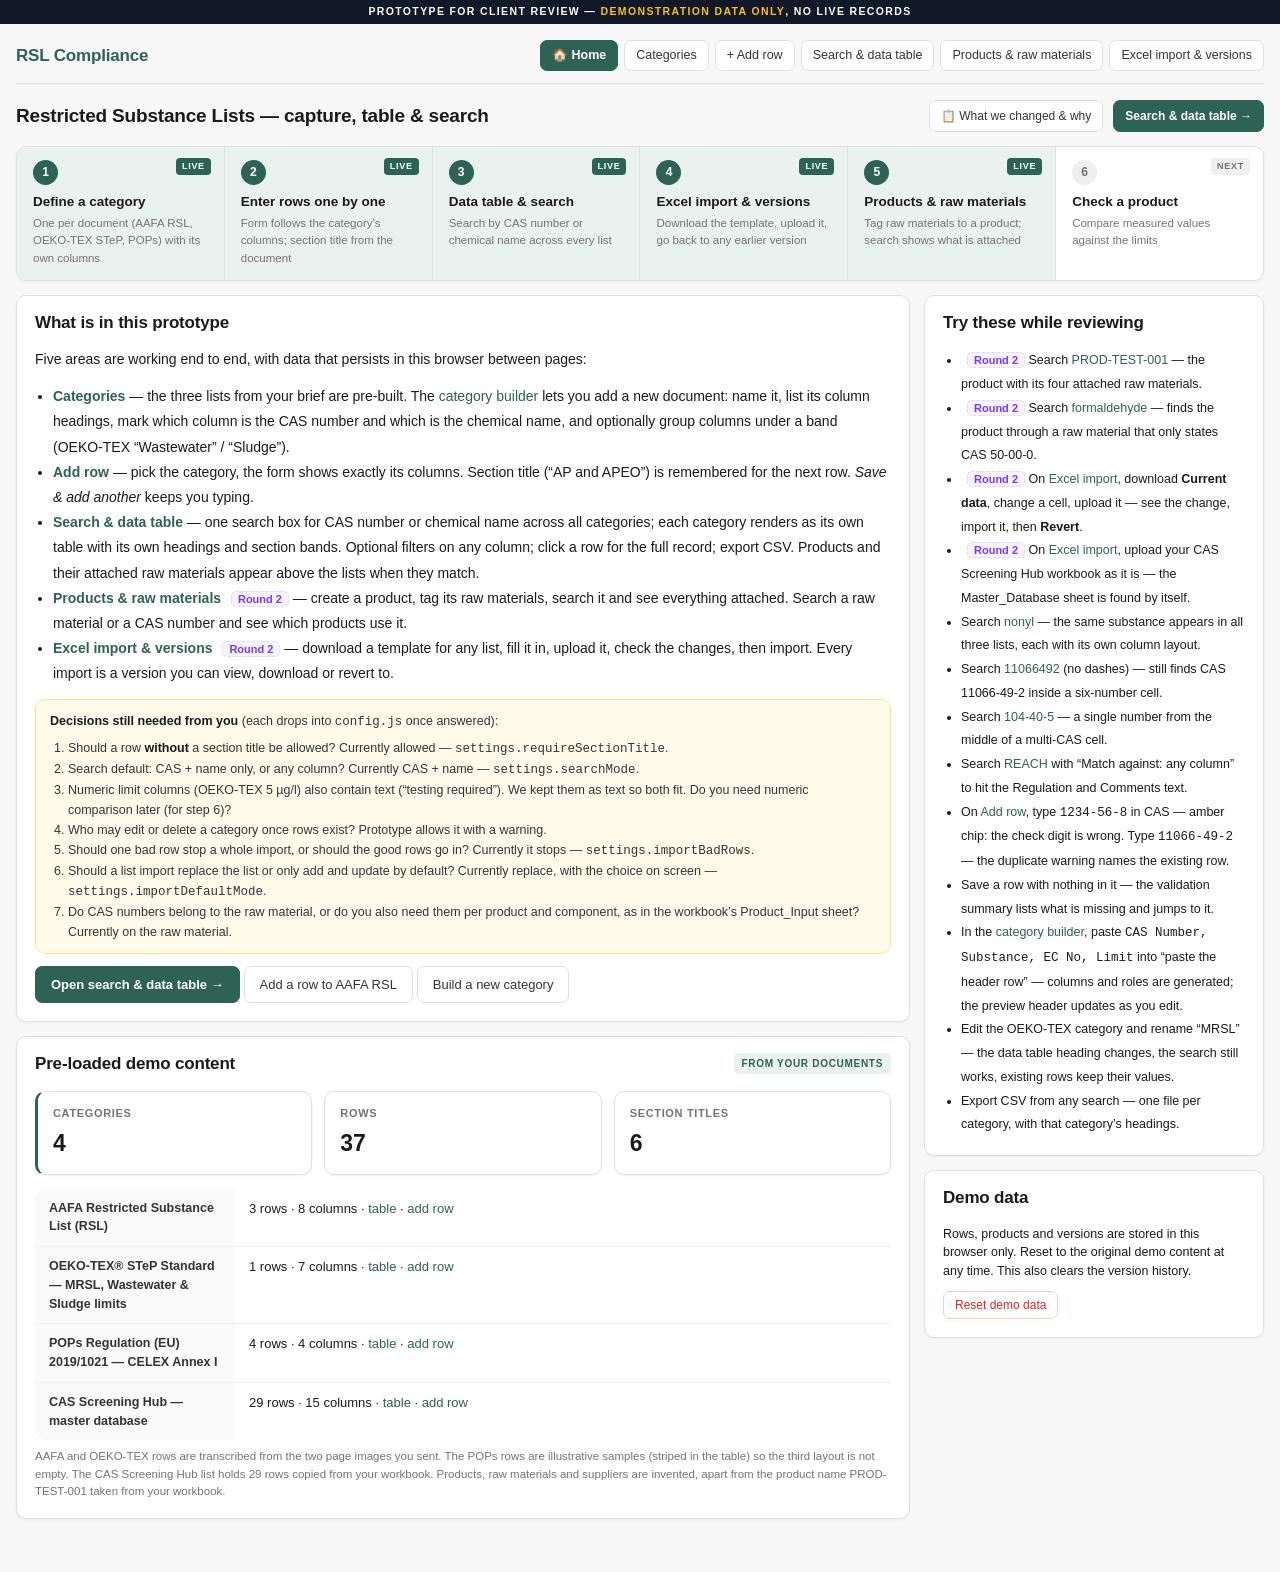
==== commit 12c6013b: "fixes" ====
--- a/prototype/index.html
+++ b/prototype/index.html
@@ -25,10 +25,12 @@
       <div class="n">2</div><div class="t">Enter rows one by one</div><div class="d">Form follows the category’s columns; section title from the document</div></a>
     <a class="jstep current" href="data.html"><span class="tag">Live</span>
       <div class="n">3</div><div class="t">Data table &amp; search</div><div class="d">Search by CAS number or chemical name across every list</div></a>
+    <a class="jstep current" href="import.html"><span class="tag">Live</span>
+      <div class="n">4</div><div class="t">Excel import &amp; versions</div><div class="d">Download the template, upload it, go back to any earlier version</div></a>
+    <a class="jstep current" href="products.html"><span class="tag">Live</span>
+      <div class="n">5</div><div class="t">Products &amp; raw materials</div><div class="d">Tag raw materials to a product; search shows what is attached</div></a>
     <a class="jstep"><span class="tag draft">Next</span>
-      <div class="n">4</div><div class="t">Import from PDF / Excel</div><div class="d">Bulk load a whole document instead of typing rows</div></a>
-    <a class="jstep"><span class="tag draft">Next</span>
-      <div class="n">5</div><div class="t">Check a product</div><div class="d">Compare a lab test report against the limits</div></a>
+      <div class="n">6</div><div class="t">Check a product</div><div class="d">Compare measured values against the limits</div></a>
   </div>
 
   <div class="split">
@@ -36,18 +38,23 @@
       <section class="card">
         <div class="ch"><h2>What is in this prototype</h2></div>
         <div class="cb">
-          <p style="margin-top:0">Three screens are working end to end, with data that persists in this browser between pages:</p>
+          <p style="margin-top:0">Five areas are working end to end, with data that persists in this browser between pages:</p>
           <ul style="margin:0 0 12px;padding-left:18px;line-height:1.8">
             <li><a href="categories.html"><b>Categories</b></a> — the three lists from your brief are pre-built. The <a href="category-form.html">category builder</a> lets you add a new document: name it, list its column headings, mark which column is the CAS number and which is the chemical name, and optionally group columns under a band (OEKO-TEX “Wastewater” / “Sludge”).</li>
             <li><a href="entry.html?cat=aafa-rsl"><b>Add row</b></a> — pick the category, the form shows exactly its columns. Section title (“AP and APEO”) is remembered for the next row. <i>Save &amp; add another</i> keeps you typing.</li>
-            <li><a href="data.html"><b>Search &amp; data table</b></a> — one search box for CAS number or chemical name across all categories; each category renders as its own table with its own headings and section bands. Optional filters on any column; click a row for the full record; export CSV.</li>
+            <li><a href="data.html"><b>Search &amp; data table</b></a> — one search box for CAS number or chemical name across all categories; each category renders as its own table with its own headings and section bands. Optional filters on any column; click a row for the full record; export CSV. Products and their attached raw materials appear above the lists when they match.</li>
+            <li><a href="products.html"><b>Products &amp; raw materials</b></a> <span class="rev">Round 2</span> — create a product, tag its raw materials, search it and see everything attached. Search a raw material or a CAS number and see which products use it.</li>
+            <li><a href="import.html"><b>Excel import &amp; versions</b></a> <span class="rev">Round 2</span> — download a template for any list, fill it in, upload it, check the changes, then import. Every import is a version you can view, download or revert to.</li>
           </ul>
           <div class="callout warn"><b>Decisions still needed from you</b> (each drops into <code>config.js</code> once answered):
             <ol style="margin:6px 0 0;padding-left:18px">
               <li>Should a row <b>without</b> a section title be allowed? Currently allowed — <code>settings.requireSectionTitle</code>.</li>
               <li>Search default: CAS + name only, or any column? Currently CAS + name — <code>settings.searchMode</code>.</li>
-              <li>Numeric limit columns (OEKO-TEX 5 µg/l) also contain text (“testing required”). We kept them as text so both fit. Do you need numeric comparison later (for step 5)?</li>
+              <li>Numeric limit columns (OEKO-TEX 5 µg/l) also contain text (“testing required”). We kept them as text so both fit. Do you need numeric comparison later (for step 6)?</li>
               <li>Who may edit or delete a category once rows exist? Prototype allows it with a warning.</li>
+              <li>Should one bad row stop a whole import, or should the good rows go in? Currently it stops — <code>settings.importBadRows</code>.</li>
+              <li>Should a list import replace the list or only add and update by default? Currently replace, with the choice on screen — <code>settings.importDefaultMode</code>.</li>
+              <li>Do CAS numbers belong to the raw material, or do you also need them per product and component, as in the workbook’s Product_Input sheet? Currently on the raw material.</li>
             </ol>
           </div>
           <a class="btn primary" href="data.html">Open search &amp; data table &rarr;</a>
@@ -57,11 +64,11 @@
       </section>
 
       <section class="card">
-        <div class="ch"><h2>Pre-loaded demo content</h2><span class="tag src">From your images</span></div>
+        <div class="ch"><h2>Pre-loaded demo content</h2><span class="tag src">From your documents</span></div>
         <div class="cb">
           <div id="catKpis"></div>
           <div class="kv" id="demoKv" style="border:none"></div>
-          <div class="hint" style="margin-top:8px">AAFA and OEKO-TEX rows are transcribed from the two page images you sent. The POPs rows are illustrative samples (striped in the table) so the third layout is not empty.</div>
+          <div class="hint" style="margin-top:8px">AAFA and OEKO-TEX rows are transcribed from the two page images you sent. The POPs rows are illustrative samples (striped in the table) so the third layout is not empty. The CAS Screening Hub list holds 29 rows copied from your workbook. Products, raw materials and suppliers are invented, apart from the product name PROD-TEST-001 taken from your workbook.</div>
         </div>
       </section>
     </div>
@@ -70,6 +77,10 @@
       <section class="card">
         <div class="ch"><h2>Try these while reviewing</h2></div>
         <div class="cb"><ul style="margin:0;padding-left:18px;font-size:12.5px;line-height:1.9">
+          <li><span class="rev">Round 2</span> Search <a href="products.html?q=PROD-TEST-001">PROD-TEST-001</a> — the product with its four attached raw materials.</li>
+          <li><span class="rev">Round 2</span> Search <a href="products.html?q=formaldehyde">formaldehyde</a> — finds the product through a raw material that only states CAS 50-00-0.</li>
+          <li><span class="rev">Round 2</span> On <a href="import.html?ds=oekotex-step">Excel import</a>, download <b>Current data</b>, change a cell, upload it — see the change, import it, then <b>Revert</b>.</li>
+          <li><span class="rev">Round 2</span> On <a href="import.html?ds=cas-screening-master">Excel import</a>, upload your CAS Screening Hub workbook as it is — the Master_Database sheet is found by itself.</li>
           <li>Search <a href="data.html?q=nonyl">nonyl</a> — the same substance appears in all three lists, each with its own column layout.</li>
           <li>Search <a href="data.html?q=11066492">11066492</a> (no dashes) — still finds CAS 11066-49-2 inside a six-number cell.</li>
           <li>Search <a href="data.html?q=104-40-5">104-40-5</a> — a single number from the middle of a multi-CAS cell.</li>
@@ -84,7 +95,7 @@
       <section class="card">
         <div class="ch"><h2>Demo data</h2></div>
         <div class="cb">
-          <p style="margin:0 0 10px;font-size:12.5px">Rows you add are stored in this browser only. Reset to the original demo content at any time.</p>
+          <p style="margin:0 0 10px;font-size:12.5px">Rows, products and versions are stored in this browser only. Reset to the original demo content at any time. This also clears the version history.</p>
           <button class="btn sm danger" type="button" id="btnReset">Reset demo data</button>
         </div>
       </section>
@@ -107,7 +118,7 @@
     ]);
     UI.kv('#demoKv', RSL.categories().map(c => [c.name, RSL.entries(c.id).length + ' rows · ' + c.columns.length + ' columns · <a href="data.html?cat=' + c.id + '">table</a> · <a href="entry.html?cat=' + c.id + '">add row</a>']));
     document.getElementById('btnReset').addEventListener('click', () => {
-      if (confirm('Discard every row and category you added and restore the demo content?')) { RSL.reset(); location.reload(); }
+      if (confirm('Discard everything you added, including all versions, and restore the demo content?')) { RSL.reset(); location.reload(); }
     });
   })();
 </script>
--- a/prototype/assets/css/rsl.css
+++ b/prototype/assets/css/rsl.css
@@ -79,6 +79,55 @@
 .kv.rsl-kv{border:none}
 .kv.rsl-kv > div:nth-child(even){white-space:pre-line}
 
+/* ---- Round 2: products + raw materials ---------------------------------- */
+.prod-block{background:var(--card);border:1px solid var(--line);border-radius:var(--radius);box-shadow:var(--shadow);padding:12px 14px;margin-bottom:12px}
+.pb-head{display:flex;align-items:center;gap:10px;flex-wrap:wrap;margin-bottom:8px}
+.pb-head .rowlink{font-weight:600;font-size:14px}
+.att-table td{vertical-align:top;font-size:12.5px}
+.att-table tr.hit td{background:var(--amber-bg)}
+.att-table mark,.mat-card mark,.ltable mark,.pb-head mark{background:#fde68a;color:var(--ink);padding:0 2px;border-radius:3px}
+.cas-link{display:inline-flex;align-items:center;margin:0 6px 4px 0;text-decoration:none}
+.cas-link .cas{margin:0}
+.hit-count{background:var(--amber);color:#fff;border-radius:9px;font-size:10.5px;font-weight:700;padding:0 6px;margin-left:3px}
+.mat-card{border:1px solid var(--line);border-radius:var(--radius-sm);padding:8px 11px;margin-bottom:6px;background:var(--field-bg)}
+.mat-card.row{display:flex;gap:10px;align-items:flex-start}
+.mat-card .grow{flex:1;min-width:0}
+.mat-card .h{display:flex;gap:8px;align-items:baseline;flex-wrap:wrap;margin-bottom:4px}
+.search-products{margin-bottom:14px}
+.search-products .prod-block{box-shadow:none;margin-bottom:8px}
+
+/* ---- Round 2: Excel import + versions ----------------------------------- */
+.dl-grid{display:grid;grid-template-columns:1fr 1fr;gap:12px}
+.dl-opt{border:1px solid var(--line);border-radius:var(--radius-sm);padding:12px 14px;background:var(--field-bg)}
+.dl-opt h4{font-size:13.5px;margin:0 0 4px}
+.dl-opt p{font-size:12.5px;color:var(--ink-2);margin:0 0 10px}
+.dropzone{display:flex;flex-direction:column;align-items:center;gap:4px;border:2px dashed var(--line);border-radius:var(--radius);padding:24px;text-align:center;cursor:pointer;background:var(--field-bg);font-size:13px}
+.dropzone:hover,.dropzone.over{border-color:var(--brand-mid);background:var(--brand-lt)}
+.dropzone input{position:absolute;opacity:0;width:1px;height:1px}
+.preview-head{display:flex;gap:12px;align-items:flex-end;flex-wrap:wrap;margin:14px 0 10px}
+.preview-head .spacer{flex:1}
+.mode-pick{display:grid;grid-template-columns:1fr 1fr;gap:10px}
+.mode-opt{display:flex;gap:9px;align-items:flex-start;border:1px solid var(--line);border-radius:var(--radius-sm);padding:9px 12px;cursor:pointer;font-size:13px}
+.mode-opt:has(input:checked){border-color:var(--brand);background:var(--brand-lt)}
+.mode-opt input{margin-top:3px}
+.mode-opt .hint{display:block}
+.issue-list{max-height:240px;overflow:auto;border:1px solid var(--line);border-radius:var(--radius-sm)}
+.issue{display:grid;grid-template-columns:76px 64px 1fr;gap:8px;align-items:baseline;padding:6px 10px;border-bottom:1px solid var(--line-2);font-size:12.5px}
+.issue:last-child{border-bottom:none}
+.issue .at{color:var(--muted)}
+.chg-list{max-height:340px;overflow:auto;border:1px solid var(--line);border-radius:var(--radius-sm)}
+.chg{padding:6px 10px;border-bottom:1px solid var(--line-2);font-size:12.5px}
+.chg:last-child{border-bottom:none}
+.chg .h{display:flex;gap:8px;align-items:baseline;flex-wrap:wrap}
+.chg .mk{font-size:10.5px;font-weight:700;border-radius:4px;padding:0 6px;border:1px solid}
+.chg.add .mk{color:var(--green);background:var(--green-bg);border-color:var(--green-line)}
+.chg.upd .mk{color:var(--amber);background:var(--amber-bg);border-color:var(--amber-line)}
+.chg.del .mk{color:var(--red);background:var(--red-bg);border-color:var(--red-line)}
+.chg .fields{margin:3px 0 0 4px;white-space:pre-line;line-height:1.5}
+.chg s{color:var(--muted)}
+.dlt{font-weight:700;font-size:12px}
+.dlt.add{color:var(--green)}.dlt.upd{color:var(--amber)}.dlt.del{color:var(--red)}
+
 /* ---- Toast -------------------------------------------------------------- */
 .rsl-toast{position:fixed;left:50%;bottom:70px;transform:translate(-50%,20px);background:var(--ink);color:#fff;padding:9px 16px;border-radius:20px;font-size:13px;opacity:0;pointer-events:none;transition:all .25s;z-index:200;box-shadow:var(--shadow-lg)}
 .rsl-toast.show{opacity:1;transform:translate(-50%,0)}
@@ -93,4 +142,5 @@
 @media (max-width:900px){
   .frow{grid-template-columns:1fr 1fr}
   .cat-picker .field{min-width:100%}
+  .dl-grid,.mode-pick{grid-template-columns:1fr}
 }
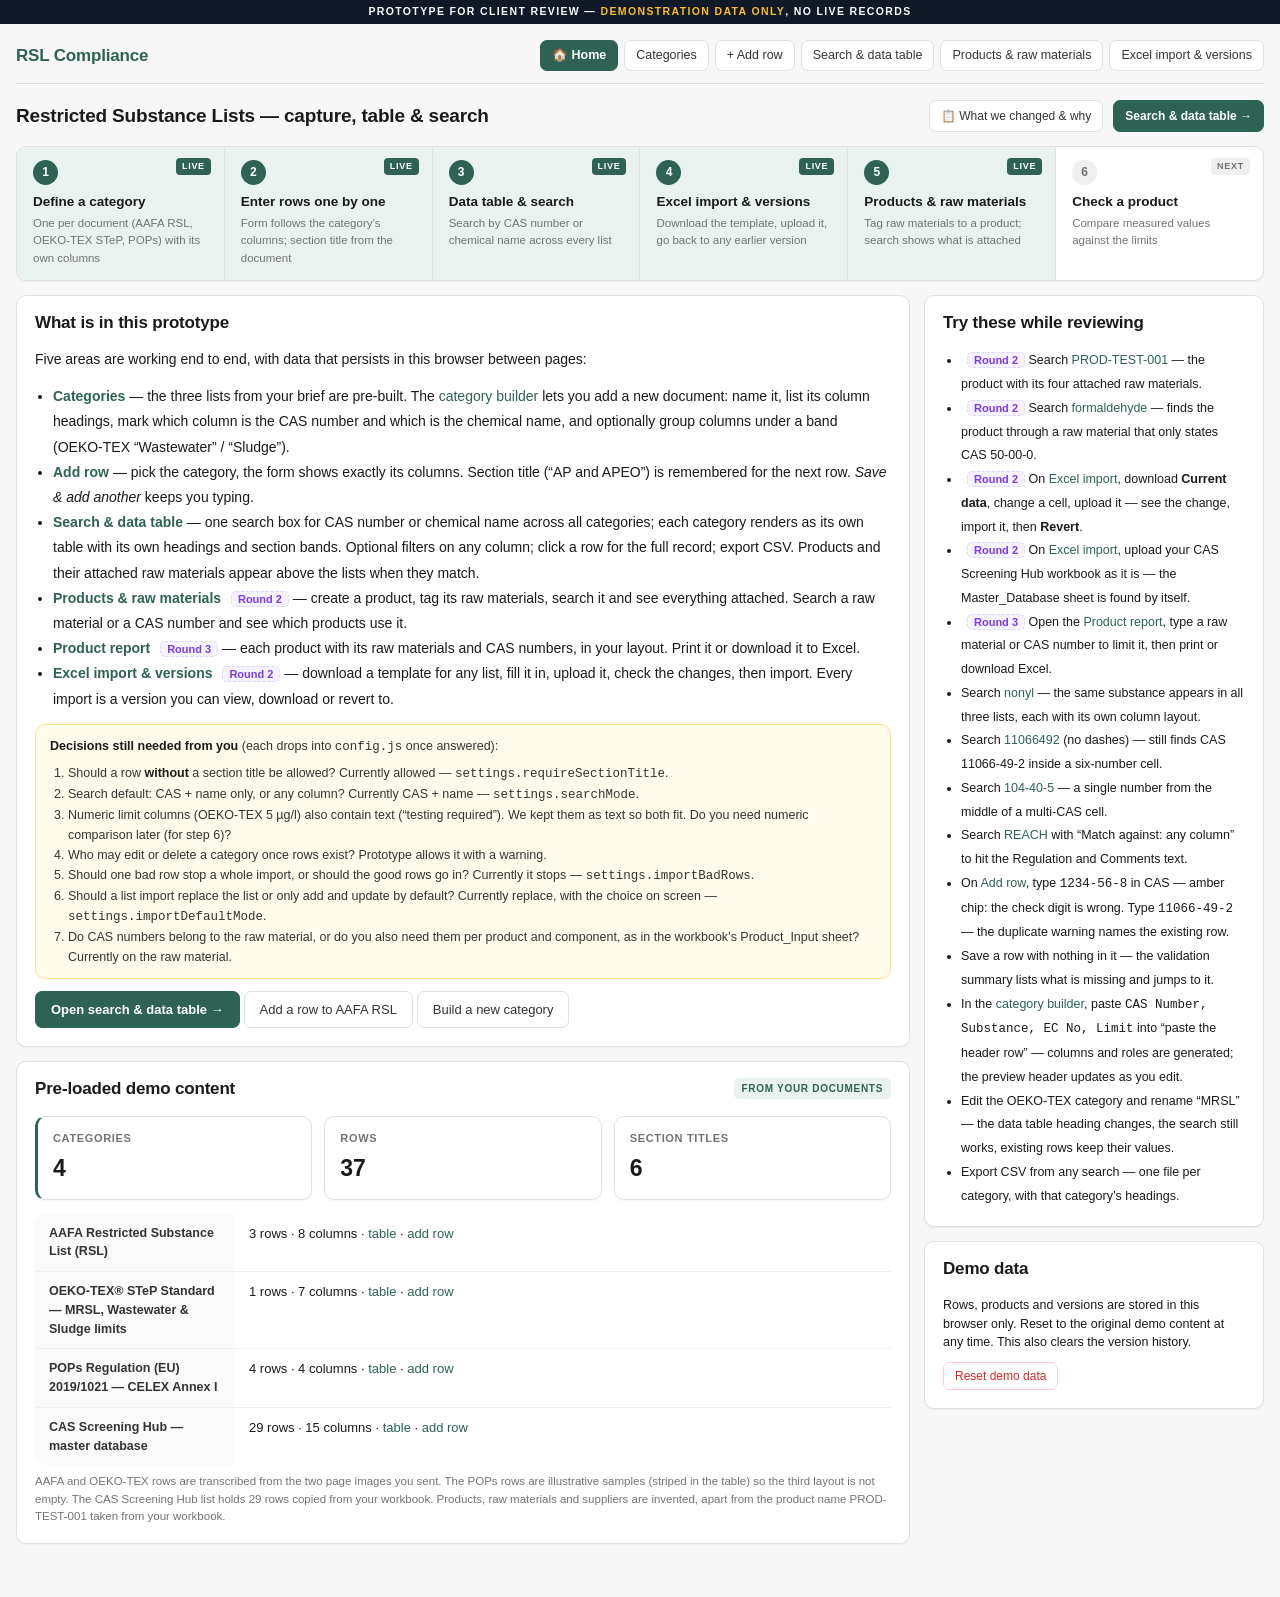
==== commit 015b180f: "fixes" ====
--- a/prototype/index.html
+++ b/prototype/index.html
@@ -44,7 +44,8 @@
             <li><a href="entry.html?cat=aafa-rsl"><b>Add row</b></a> — pick the category, the form shows exactly its columns. Section title (“AP and APEO”) is remembered for the next row. <i>Save &amp; add another</i> keeps you typing.</li>
             <li><a href="data.html"><b>Search &amp; data table</b></a> — one search box for CAS number or chemical name across all categories; each category renders as its own table with its own headings and section bands. Optional filters on any column; click a row for the full record; export CSV. Products and their attached raw materials appear above the lists when they match.</li>
             <li><a href="products.html"><b>Products &amp; raw materials</b></a> <span class="rev">Round 2</span> — create a product, tag its raw materials, search it and see everything attached. Search a raw material or a CAS number and see which products use it.</li>
-            <li><a href="import.html"><b>Excel import &amp; versions</b></a> <span class="rev">Round 2</span> — download a template for any list, fill it in, upload it, check the changes, then import. Every import is a version you can view, download or revert to.</li>
+            <li><a href="report.html"><b>Product report</b></a> <span class="rev">Round 3</span> — each product with its raw materials and CAS numbers, in your layout. Print it or download it to Excel.</li>
+<li><a href="import.html"><b>Excel import &amp; versions</b></a> <span class="rev">Round 2</span> — download a template for any list, fill it in, upload it, check the changes, then import. Every import is a version you can view, download or revert to.</li>
           </ul>
           <div class="callout warn"><b>Decisions still needed from you</b> (each drops into <code>config.js</code> once answered):
             <ol style="margin:6px 0 0;padding-left:18px">
@@ -81,6 +82,7 @@
           <li><span class="rev">Round 2</span> Search <a href="products.html?q=formaldehyde">formaldehyde</a> — finds the product through a raw material that only states CAS 50-00-0.</li>
           <li><span class="rev">Round 2</span> On <a href="import.html?ds=oekotex-step">Excel import</a>, download <b>Current data</b>, change a cell, upload it — see the change, import it, then <b>Revert</b>.</li>
           <li><span class="rev">Round 2</span> On <a href="import.html?ds=cas-screening-master">Excel import</a>, upload your CAS Screening Hub workbook as it is — the Master_Database sheet is found by itself.</li>
+          <li><span class="rev">Round 3</span> Open the <a href="report.html">Product report</a>, type a raw material or CAS number to limit it, then print or download Excel.</li>
           <li>Search <a href="data.html?q=nonyl">nonyl</a> — the same substance appears in all three lists, each with its own column layout.</li>
           <li>Search <a href="data.html?q=11066492">11066492</a> (no dashes) — still finds CAS 11066-49-2 inside a six-number cell.</li>
           <li>Search <a href="data.html?q=104-40-5">104-40-5</a> — a single number from the middle of a multi-CAS cell.</li>
--- a/prototype/assets/css/rsl.css
+++ b/prototype/assets/css/rsl.css
@@ -144,3 +144,21 @@
   .cat-picker .field{min-width:100%}
   .dl-grid,.mode-pick{grid-template-columns:1fr}
 }
+
+/* ---- Product report (round 3): the client's layout ------------------------ */
+.rep-table{width:100%;border-collapse:collapse;background:#fff;font-size:13.5px;color:#000}
+.rep-table th,.rep-table td{border:1px solid #000;padding:6px 10px;text-align:left;vertical-align:middle}
+.rep-table th{font-weight:700}
+.rep-table th:first-child{width:32%}
+.rep-table th:last-child{width:20%}
+.rep-table td.rp{font-weight:700;text-align:center}
+.rep-table td.none{color:var(--muted)}
+.rep-table td.flag{background:var(--amber-bg);color:#92400e}
+.rep-title h2{margin:0;font-size:14pt}
+.rep-title p{margin:2px 0 10px;font-size:9.5pt;color:#444}
+@media print{
+  .topnav,.rsl-toast{display:none!important}
+  .rep-table{font-size:10.5pt;width:99.7%}
+  .rep-table tbody{break-inside:avoid}
+  .rep-table td.flag{background:none!important;color:#000}
+}
